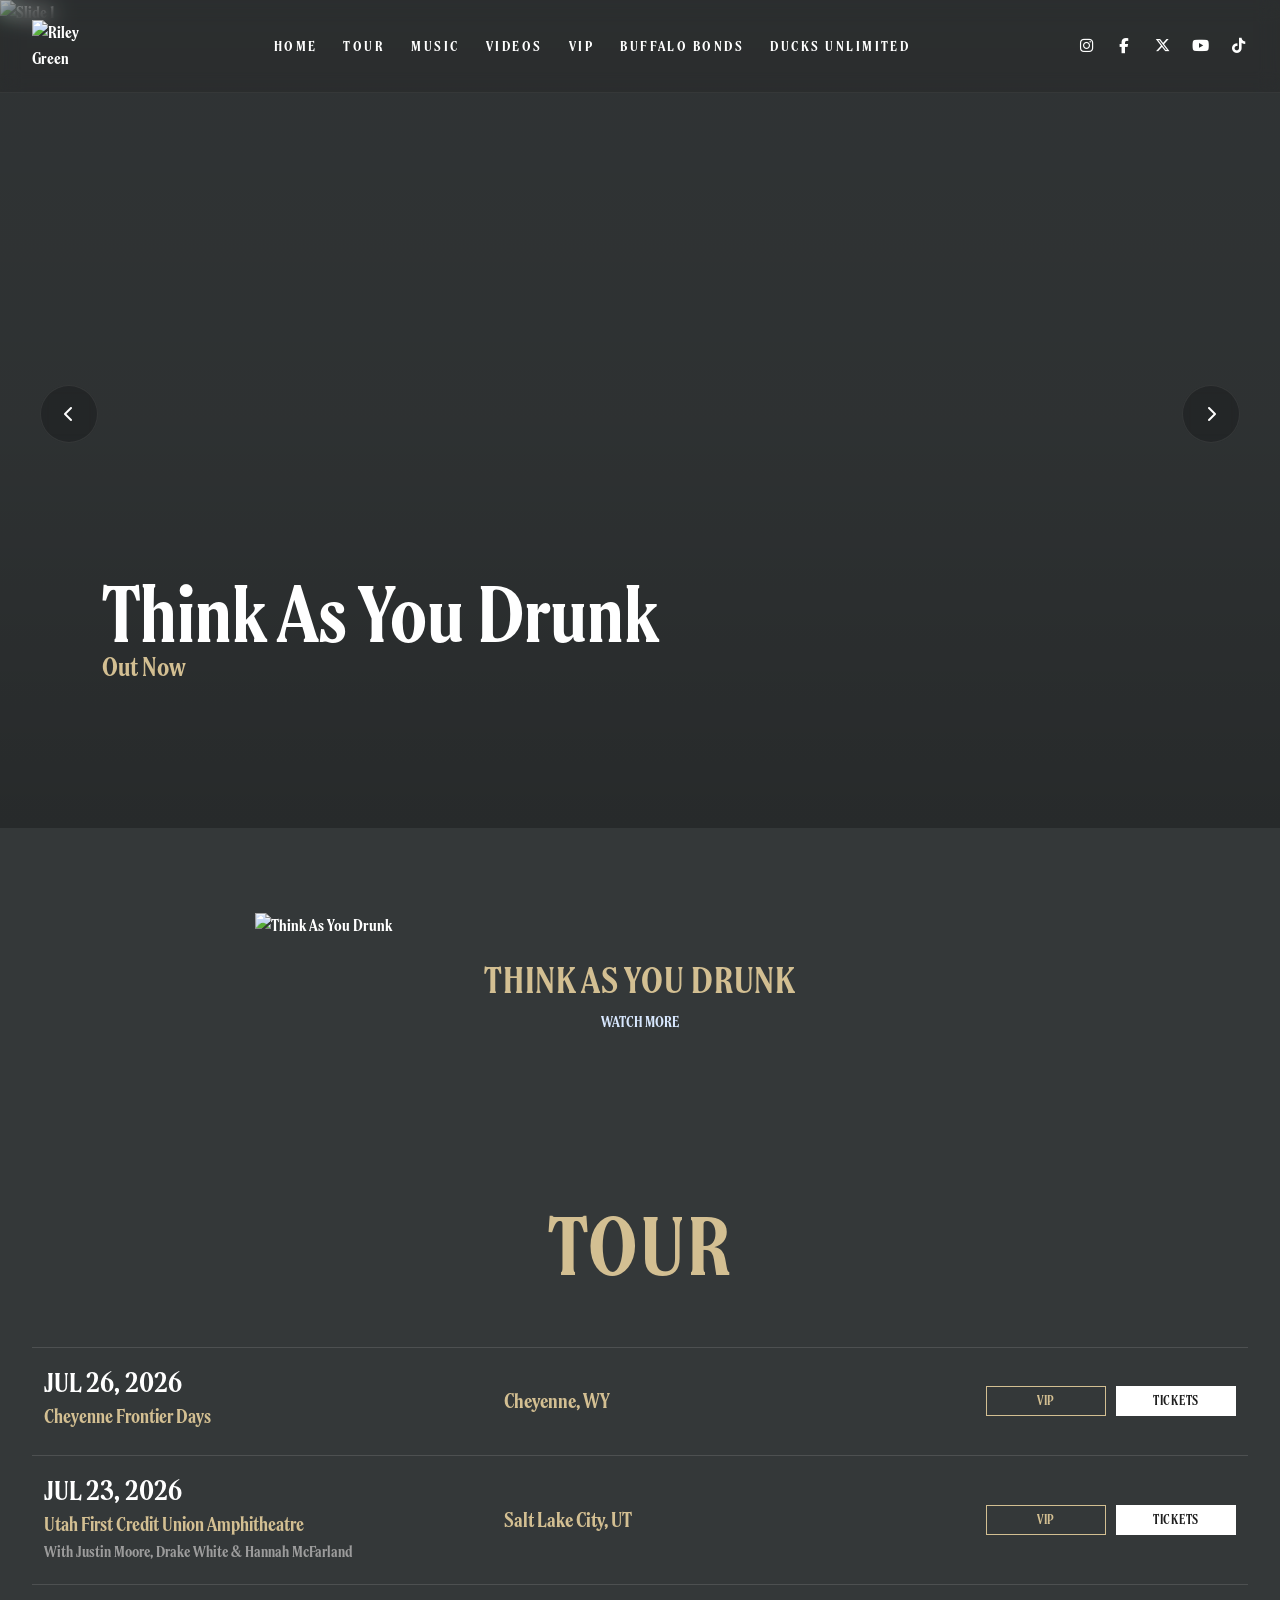
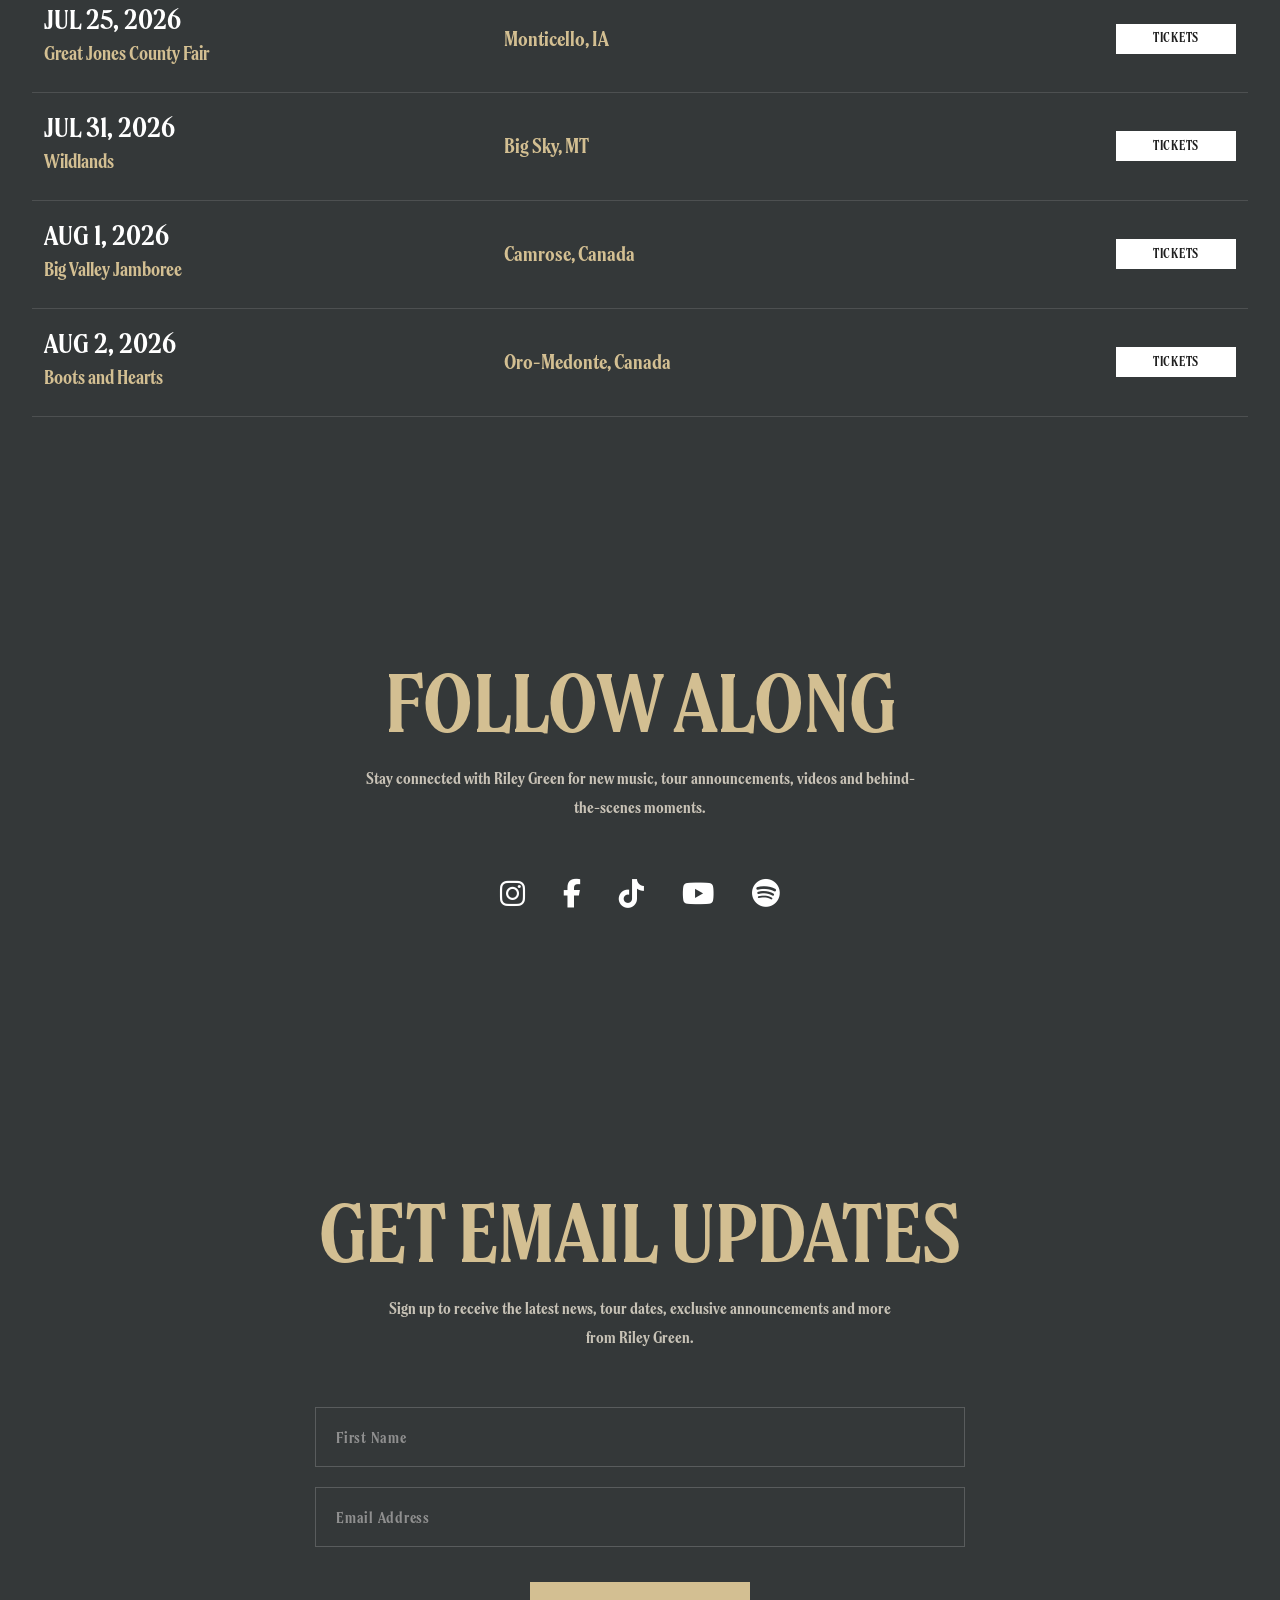
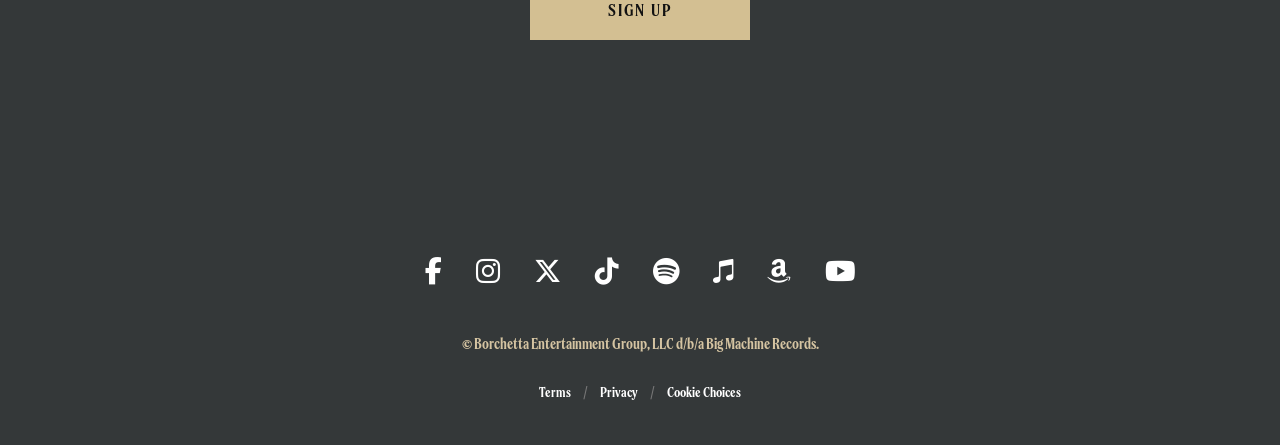
==== index.html @ df6ba9d6 "initial riley green website" ====
<!DOCTYPE html>
<html lang="en">

<head>
    <!-- Meta -->
    <meta charset="UTF-8">
    <meta name="viewport" content="width=device-width, initial-scale=1.0">

    <!-- SEO -->
    <title>Riley Green | Official Website</title>
    <meta name="description"
        content="Official website of Riley Green. Tour dates, music, videos, VIP experiences, merchandise, and more.">
    <meta name="keywords" content="Riley Green, Country Music, Tour, Music, Official Website">
    <meta name="author" content="Riley Green">

    <!-- Canonical -->
    <link rel="canonical" href="https://your-domain.com/">

    <!-- Favicon -->
    <link rel="icon" href="favicon.ico">

    <!-- Google Fonts -->


    <!-- Font Awesome -->
    <link rel="stylesheet" href="https://cdnjs.cloudflare.com/ajax/libs/font-awesome/6.7.2/css/all.min.css">

    <!-- CSS -->
    <link rel="stylesheet" href="assets/css/variables.css">
    <link rel="stylesheet" href="assets/css/style.css">
    <link rel="stylesheet" href="assets/css/navbar.css">
    <link rel="stylesheet" href="assets/css/hero.css">
    <link rel="stylesheet" href="assets/css/sections.css">
    <link rel="stylesheet" href="assets/css/footer.css">
    <link rel="stylesheet" href="assets/css/responsive.css">
</head>

<body>
    <!-- HEADER -->
    <header id="header">
        <div class="container">

            <nav class="navbar">

                <!-- Logo -->
                <a href="index.html" class="logo">

                    <img src="https://www.rileygreenmusic.com/_next/image?url=%2Fbranding%2FRileyGreen_LogoTexted_NameStacked.png&w=828&q=75&dpl=dpl_AHq1jGqaFQyma3eSKSekfVTzL3tN"
                        alt="Riley Green">

                </a>

                <!-- Desktop Navigation -->
                <ul class="desktop-nav">

                    <li><a href="index.html">HOME</a></li>

                    <li><a href="tour.html">TOUR</a></li>

                    <li><a href="music.html">MUSIC</a></li>

                    <li><a href="videos.html">VIDEOS</a></li>

                    <li><a href="vip.html">VIP</a></li>

                    <li><a href="buffalo-bonds.html">BUFFALO BONDS</a></li>

                    <li><a href="ducks-club.html">DUCKS UNLIMITED</a></li>

                </ul>

                <!-- Right Side -->
                <div class="nav-right">

                    <div class="nav-social">

                        <a href="#"><i class="fa-brands fa-instagram"></i></a>

                        <a href="#"><i class="fa-brands fa-facebook-f"></i></a>

                        <a href="#"><i class="fa-brands fa-x-twitter"></i></a>

                        <a href="#"><i class="fa-brands fa-youtube"></i></a>

                        <a href="#"><i class="fa-brands fa-tiktok"></i></a>

                    </div>

                    <button class="menu-toggle" aria-label="Open Menu">

                        <i class="fa-solid fa-bars"></i>

                    </button>

                </div>

            </nav>

        </div>
    </header>

    <!-- MOBILE OVERLAY -->
    <div class="mobile-overlay"></div>

    <!-- MOBILE MENU -->
    <aside class="mobile-menu">
        <!-- Close -->
        <button class="close-menu" aria-label="Close Menu">

            <i class="fa-solid fa-xmark"></i>

        </button>

        <!-- Main Navigation -->

        <ul class="mobile-main-nav">

            <li><a href="index.html">HOME</a></li>

            <li><a href="tour.html">TOUR</a></li>

            <li><a href="music.html">MUSIC</a></li>

            <li><a href="videos.html">VIDEOS</a></li>

            <li><a href="about.html">ABOUT</a></li>

            <li><a href="#">SIGN UP</a></li>

            <li class="has-dropdown">

                <a href="#">

                    STORE

                    <i class="fa-solid fa-chevron-down"></i>

                </a>

            </li>

        </ul>

        <!-- Secondary Links -->

        <ul class="mobile-secondary-nav">

            <li><a href="vip.html">FAN CLUB</a></li>

            <li><a href="vip.html">VIP</a></li>

            <li><a href="buffalo-bonds.html">BUFFALO BONDS</a></li>

            <li><a href="ducks-club.html">DUCK CLUB</a></li>

        </ul>

        <!-- Social -->

        <div class="mobile-social">

            <a href="#"><i class="fa-brands fa-facebook-f"></i></a>

            <a href="#"><i class="fa-brands fa-instagram"></i></a>

            <a href="#"><i class="fa-brands fa-x-twitter"></i></a>

            <a href="#"><i class="fa-brands fa-tiktok"></i></a>

            <a href="#"><i class="fa-brands fa-spotify"></i></a>

            <a href="#"><i class="fa-solid fa-music"></i></a>

            <a href="#"><i class="fa-brands fa-amazon"></i></a>

            <a href="#"><i class="fa-brands fa-youtube"></i></a>

        </div>
    </aside>

    <main>
        <!-- HERO SECTION -->
        <section id="hero">
            <div class="hero-slider">

                <!-- Previous Button -->
                <button class="hero-btn prev">
                    <i class="fa-solid fa-chevron-left"></i>
                </button>

                <!-- Slides -->
                <div class="hero-track">

                    <!-- Slide 1 -->
                    <div class="hero-slide active">

                        <img src="https://www.rileygreenmusic.com/_next/image?url=%2Fbanners%2FRileyGreen_ThinkAsYouDrunk_DesktopHero.jpg&w=1920&q=75&dpl=dpl_AHq1jGqaFQyma3eSKSekfVTzL3tN"
                            alt="Slide 1">

                        <div class="hero-content">

                            <h1>Think As You Drunk</h1>

                            <p>Out Now</p>

                        </div>

                    </div>

                    <!-- Slide 2 -->
                    <div class="hero-slide">

                        <img src="https://www.rileygreenmusic.com/_next/image?url=%2Fimages%2Fheros%2FRileyGreen_MyWay_DesktopHero.jpg&w=1920&q=75&dpl=dpl_AHq1jGqaFQyma3eSKSekfVTzL3tN"
                            alt="Slide 2">

                        <div class="hero-content">

                            <h1>My Way</h1>

                            <p>Out Now</p>

                        </div>

                    </div>

                    <!-- Slide 3 -->
                    <div class="hero-slide">

                        <img src="https://www.rileygreenmusic.com/_next/image?url=%2Fimages%2Fheros%2FRileyGreen_CowboyAsItGetsTour_DesktopHero.jpg&w=1920&q=75&dpl=dpl_AHq1jGqaFQyma3eSKSekfVTzL3tN"
                            alt="Slide 3">

                        <div class="hero-content">

                            <!-- <h1>Slide Three</h1>

                            <p>Subtitle</p> -->

                        </div>

                    </div>

                    <!-- Slide 4 -->
                    <div class="hero-slide">

                        <img src="https://www.rileygreenmusic.com/_next/image?url=%2Fbanners%2FRileyGreen_PreOrder_DesktopBanner.jpg&w=1920&q=75&dpl=dpl_AHq1jGqaFQyma3eSKSekfVTzL3tN"
                            alt="Slide 4">

                        <div class="hero-content">

                            <!-- <h1>Slide Four</h1>

                            <p>Subtitle</p> -->

                        </div>

                    </div>

                </div>

                <!-- Next Button -->
                <button class="hero-btn next">
                    <i class="fa-solid fa-chevron-right"></i>
                </button>

            </div>
        </section>

        <!--  FEATURED VIDEO -->
        <section id="featured-video">
            <div class="container">

                <div class="video-thumbnail" id="openVideo"
                    data-video="https://www.youtube.com/embed/5SCJM6aYsK0?autoplay=1">

                    <img src="https://www.rileygreenmusic.com/_next/image?url=https%3A%2F%2Fi.ytimg.com%2Fvi%2F5SCJM6aYsK0%2Fmaxresdefault.jpg&w=1080&q=75"
                        alt="Think As You Drunk">

                </div>

                <div class="video-content">

                    <h2>THINK AS YOU DRUNK</h2>

                    <button id="watchVideo" data-video="https://www.youtube.com/embed/5SCJM6aYsK0?autoplay=1">

                        WATCH MORE

                    </button>

                </div>

            </div>
        </section>

        <!-- VIDEO MODAL -->
        <div class="video-modal" id="videoModal">
            <div class="video-overlay"></div>

            <div class="video-wrapper">

                <button class="close-video" id="closeVideo">

                    <i class="fa-solid fa-xmark"></i>

                </button>

                <iframe id="youtubePlayer" src="" title="Riley Green - Think As You Drunk (Official Video)"
                    frameborder="0"
                    allow="accelerometer; autoplay; clipboard-write; encrypted-media; gyroscope; picture-in-picture; web-share"
                    referrerpolicy="strict-origin-when-cross-origin" allowfullscreen>

                </iframe>

            </div>
        </div>

        <!-- TOUR-->
        <section id="tour">
            <div class="container">

                <div class="section-title">

                    <h2>TOUR</h2>

                </div>

                <!-- Tour Card -->
                <div class="tour-card">

                    <!-- Left -->
                    <div class="tour-date">

                        <h3>JUL 26, 2026</h3>

                        <p>Cheyenne Frontier Days</p>

                    </div>

                    <!-- Middle -->
                    <div class="tour-location">

                        <h3>Cheyenne, WY</h3>

                    </div>

                    <!-- Right -->
                    <div class="tour-actions">

                        <a href="#" class="tour-btn vip-btn" data-event="Cheyenne Frontier Days"
                            data-date="July 26, 2026" data-location="Cheyenne, WY">

                            VIP

                        </a>

                        <a href="#" class="tour-btn ticket-btn" data-event="Cheyenne Frontier Days"
                            data-date="July 26, 2026" data-location="Cheyenne, WY">

                            TICKETS

                        </a>

                    </div>

                </div>

                <div class="tour-card">

                    <div class="tour-date">

                        <h3>JUL 23, 2026</h3>

                        <p>Utah First Credit Union Amphitheatre</p>

                        <small>With Justin Moore, Drake White &amp; Hannah McFarland</small>

                    </div>

                    <div class="tour-location">

                        <h3>Salt Lake City, UT</h3>

                    </div>

                    <div class="tour-actions">

                        <a href="#" class="tour-btn vip-btn" data-event="Utah First Credit Union Amphitheatre"
                            data-date="July 23, 2026" data-location="Salt Lake City, UT">

                            VIP

                        </a>

                        <a href="#" class="tour-btn ticket-btn" data-event="Utah First Credit Union Amphitheatre"
                            data-date="July 23, 2026" data-location="Salt Lake City, UT">

                            TICKETS

                        </a>

                    </div>

                </div>



                <div class="tour-card">

                    <div class="tour-date">

                        <h3>JUL 25, 2026</h3>

                        <p>Great Jones County Fair</p>

                        <small></small>

                    </div>

                    <div class="tour-location">

                        <h3>Monticello, IA</h3>

                    </div>

                    <div class="tour-actions">

                        <a href="#" class="tour-btn ticket-btn" data-event="Great Jones County Fair"
                            data-date="July 25, 2026" data-location="Monticello, IA">

                            TICKETS

                        </a>

                    </div>

                </div>



                <div class="tour-card">

                    <div class="tour-date">

                        <h3>JUL 31, 2026</h3>

                        <p>Wildlands</p>

                        <small></small>

                    </div>

                    <div class="tour-location">

                        <h3>Big Sky, MT</h3>

                    </div>

                    <div class="tour-actions">

                        <a href="#" class="tour-btn ticket-btn" data-event="Wildlands" data-date="July 31, 2026"
                            data-location="Big Sky, MT">

                            TICKETS

                        </a>

                    </div>

                </div>



                <div class="tour-card">

                    <div class="tour-date">

                        <h3>AUG 1, 2026</h3>

                        <p>Big Valley Jamboree</p>

                        <small></small>

                    </div>

                    <div class="tour-location">

                        <h3>Camrose, Canada</h3>

                    </div>

                    <div class="tour-actions">

                        <a href="#" class="tour-btn ticket-btn" data-event="Big Valley Jamboree"
                            data-date="August 1, 2026" data-location="Camrose, Canada">

                            TICKETS

                        </a>

                    </div>

                </div>



                <div class="tour-card">

                    <div class="tour-date">

                        <h3>AUG 2, 2026</h3>

                        <p>Boots and Hearts</p>

                        <small></small>

                    </div>

                    <div class="tour-location">

                        <h3>Oro-Medonte, Canada</h3>

                    </div>

                    <div class="tour-actions">

                        <a href="#" class="tour-btn ticket-btn" data-event="Boots and Hearts" data-date="August 2, 2026"
                            data-location="Oro-Medonte, Canada">

                            TICKETS

                        </a>

                    </div>

                </div>

            </div>
        </section>

        <!-- FOLLOW ALONG -->
        <section id="follow-along">
            <div class="container">

                <div class="follow-content">

                    <h2>FOLLOW ALONG</h2>

                    <p>
                        Stay connected with Riley Green for new music,
                        tour announcements, videos and behind-the-scenes moments.
                    </p>

                    <div class="social-icons">

                        <a href="https://www.instagram.com/rileygreenmusic/" target="_blank" aria-label="Instagram">
                            <i class="fa-brands fa-instagram"></i>
                        </a>

                        <a href="https://www.facebook.com/rileygreenmusic/" target="_blank" aria-label="Facebook">
                            <i class="fa-brands fa-facebook-f"></i>
                        </a>

                        <a href="https://www.tiktok.com/@rileygreenmusic" target="_blank" aria-label="TikTok">
                            <i class="fa-brands fa-tiktok"></i>
                        </a>

                        <a href="https://www.youtube.com/@RileyGreenMusic" target="_blank" aria-label="YouTube">
                            <i class="fa-brands fa-youtube"></i>
                        </a>

                        <a href="https://open.spotify.com/artist/5dHt1vcEm9qb8fCyLcB3HL" target="_blank"
                            aria-label="Spotify">
                            <i class="fa-brands fa-spotify"></i>
                        </a>

                    </div>

                </div>

            </div>
        </section>

        <!-- GET EMAIL UPDATES -->
        <section id="newsletter">
            <div class="container">

                <div class="newsletter-content">

                    <h2>GET EMAIL UPDATES</h2>

                    <p>
                        Sign up to receive the latest news, tour dates,
                        exclusive announcements and more from Riley Green.
                    </p>

                    <form class="newsletter-form">

                        <div class="form-group">

                            <input type="text" placeholder="First Name" required>

                        </div>

                        <div class="form-group">

                            <input type="email" placeholder="Email Address" required>

                        </div>

                        <button type="submit">

                            SIGN UP

                        </button>

                    </form>

                </div>

            </div>
        </section>

    </main>

    <!--FOOTER=-->
    <footer id="footer">
        <div class="container">

            <div class="footer-social">

                <a href="#"><i class="fa-brands fa-facebook-f"></i></a>

                <a href="#"><i class="fa-brands fa-instagram"></i></a>

                <a href="#"><i class="fa-brands fa-x-twitter"></i></a>

                <a href="#"><i class="fa-brands fa-tiktok"></i></a>

                <a href="#"><i class="fa-brands fa-spotify"></i></a>

                <a href="#"><i class="fa-brands fa-itunes-note"></i></a>

                <a href="#"><i class="fa-brands fa-amazon"></i></a>

                <a href="#"><i class="fa-brands fa-youtube"></i></a>

            </div>

            <p class="copyright">

                <!-- © 2026 Riley Green. All Rights Reserved. -->

                © Borchetta Entertainment Group, LLC d/b/a Big Machine Records.

            </p>

            <div class="footer-links">

                <a href="#">Terms</a>

                <span>/</span>

                <a href="#">Privacy</a>

                <span>/</span>

                <a href="#">Cookie Choices</a>

            </div>

        </div>
    </footer>



    <!-- JavaScript -->
    <script src="assets/js/navigation.js"></script>
    <script src="assets/js/slider.js"></script>
    <script src="assets/js/mailto.js"></script>
    <script src="assets/js/animations.js"></script>
    <script src="assets/js/app.js"></script>

</body>

</html>
---- assets/css/variables.css ----
/* ==========================================================
   FONT FACE
========================================================== */

@font-face {
    font-family: "Spirits Neutral";
    src: url("../fonts/Spirits-Neutral-Regular.otf") format("opentype");
    font-weight: 400;
    font-style: normal;
    font-display: swap;
}

@font-face {
    font-family: "Spirits Neutral";
    src: url("../fonts/Spirits-Neutral-.otf") format("opentype");
    font-weight: 700;
    font-style: normal;
    font-display: swap;
}


/* ==========================================================
   ROOT VARIABLES
========================================================== */

:root {

    /* ==========================
       Colors
    ========================== */

    --color-bg: #343839;
    --color-bg-alt: #2f3334;
    --color-white: #ffffff;
    --color-black: #000000;

    --color-primary: #d3bf92;
    --color-primary-hover: #c5af7d;

    --color-border: rgba(255,255,255,.10);

    --color-text: #ffffff;
    --color-text-light: rgba(255,255,255,.75);



    /* ==========================
       Typography
    ========================== */

    --font-heading: "Spirits Neutral", serif;
    --font-body: "Spirits Neutral", serif;

    --font-size-xs: .75rem;
    --font-size-sm: .875rem;
    --font-size-base: 1rem;
    --font-size-md: 1.125rem;
    --font-size-lg: 1.5rem;
    --font-size-xl: 2rem;
    --font-size-2xl: 3rem;
    --font-size-3xl: 4rem;



    /* ==========================
       Font Weight
    ========================== */

    --fw-regular: 400;
    --fw-medium: 500;
    --fw-bold: 700;



    /* ==========================
       Layout
    ========================== */

    --container-width: 1400px;
    --section-padding: 90px;
    --navbar-height: 70px;

    --radius-sm: 4px;
    --radius-md: 8px;
    --radius-lg: 16px;



    /* ==========================
       Shadow
    ========================== */

    --shadow-sm: 0 2px 8px rgba(0,0,0,.15);
    --shadow-md: 0 6px 18px rgba(0,0,0,.20);



    /* ==========================
       Transition
    ========================== */

    --transition: .3s ease;



    /* ==========================
       Z-Index
    ========================== */

    --z-navbar: 1000;
    --z-dropdown: 1100;
    --z-modal: 1200;
    --z-loader: 1300;
}
---- assets/css/style.css ----
/* ==========================================================
   RESET
========================================================== */

*,
*::before,
*::after{
    margin: 0;
    padding: 0;
    box-sizing: border-box;
}


/* ==========================================================
   HTML
========================================================== */

html{
    scroll-behavior: smooth;
}


/* ==========================================================
   BODY
========================================================== */

body{
    font-family: var(--font-body);
    font-size: var(--font-size-base);
    font-weight: var(--fw-regular);
    line-height: 1.6;
    color: var(--color-text);
    background: var(--color-bg);
    overflow-x: hidden;
    -webkit-font-smoothing: antialiased;
    -moz-osx-font-smoothing: grayscale;
}


/* ==========================================================
   TYPOGRAPHY
========================================================== */

h1,
h2,
h3,
h4,
h5,
h6{
    font-family: var(--font-heading);
    font-weight: var(--fw-bold);
    line-height: 1.1;
    color: var(--color-white);
}

p{
    margin-bottom: 1rem;
}

span{
    display: inline-block;
}


/* ==========================================================
   LINKS
========================================================== */

a{
    text-decoration: none;
    color: inherit;
    transition: var(--transition);
}

a:hover{
    color: var(--color-primary);
}


/* ==========================================================
   LISTS
========================================================== */

ul,
ol{
    list-style: none;
}


/* ==========================================================
   IMAGES
========================================================== */

img{
    display: block;
    max-width: 100%;
    height: auto;
}


/* ==========================================================
   BUTTONS
========================================================== */

button{
    border: none;
    outline: none;
    background: none;
    cursor: pointer;
    font: inherit;
}

input,
textarea,
select{
    border: none;
    outline: none;
    font: inherit;
}


/* ==========================================================
   TABLE
========================================================== */

table{
    width: 100%;
    border-collapse: collapse;
}


/* ==========================================================
   CONTAINER
========================================================== */

.container{
    width: min(95%, var(--container-width));
    margin-inline: auto;
}


/* ==========================================================
   SECTIONS
========================================================== */

section{
    width: 100%;
}


/* ==========================================================
   UTILITIES
========================================================== */

.text-center{
    text-align: center;
}

.d-flex{
    display: flex;
}

.align-center{
    align-items: center;
}

.justify-between{
    justify-content: space-between;
}

.justify-center{
    justify-content: center;
}

.w-100{
    width: 100%;
}

.hidden{
    display: none;
}
---- assets/css/navbar.css ----
/*==========================================================
    HEADER
==========================================================*/

#header{

    position: fixed;

    top: 0;

    left: 0;

    width: 100%;

    z-index: 1000;

    background: rgba(8,8,8,.12);

    backdrop-filter: blur(10px);

    -webkit-backdrop-filter: blur(10px);

    border-bottom: 1px solid rgba(255,255,255,.05);

    transition:
        background .35s ease,
        backdrop-filter .35s ease,
        border-color .35s ease;

}

#header.scrolled{

    background: rgba(10,10,10,.72);

    backdrop-filter: blur(18px);

    -webkit-backdrop-filter: blur(18px);

    border-bottom-color: rgba(255,255,255,.08);

}

/*==========================================================
    NAVBAR
==========================================================*/

.navbar{

    height:92px;

    display:flex;

    align-items:center;

    justify-content:space-between;

    gap:40px;

}

/*==========================================================
    LOGO
==========================================================*/

.logo{

    flex-shrink:0;

}

.logo img{

    display:block;

    width:76px;

    height:auto;

    transition:.3s ease;

}

.logo:hover img{

    transform:scale(1.03);

}

/*==========================================================
    DESKTOP NAVIGATION
==========================================================*/

.desktop-nav{

    display:flex;

    align-items:center;

    justify-content:center;

    flex:1;

    gap:34px;

    margin:0;

    padding:0;

    list-style:none;

}

.desktop-nav li{

    position:relative;

}

.desktop-nav a{

    position:relative;

    color:#fff;

    font-size:.86rem;

    font-weight:700;

    letter-spacing:.18em;

    text-transform:uppercase;

    transition:.25s ease;

    white-space:nowrap;

}

/* underline animation */

.desktop-nav a::after{

    content:"";

    position:absolute;

    left:0;

    bottom:-8px;

    width:0;

    height:1px;

    background:var(--color-primary);

    transition:.25s ease;

}

.desktop-nav a:hover{

    color:var(--color-primary);

}

.desktop-nav a:hover::after{

    width:100%;

}

/*==========================================================
    RIGHT SIDE
==========================================================*/

.nav-right{

    display:flex;

    align-items:center;

    gap:28px;

    flex-shrink:0;

}

/*==========================================================
    SOCIAL
==========================================================*/

.nav-social{

    display:flex;

    align-items:center;

    gap:18px;

}

.nav-social a{

    display:flex;

    justify-content:center;

    align-items:center;

    width:20px;

    height:20px;

    color:#fff;

    font-size:.95rem;

    transition:.25s ease;

}

.nav-social a:hover{

    color:var(--color-primary);

    transform:translateY(-2px);

}

/*==========================================================
    MENU BUTTON
==========================================================*/

.menu-toggle{

    display:none;

    width:48px;

    height:48px;

    border:none;

    background:none;

    color:#fff;

    font-size:1.4rem;

    cursor:pointer;

    transition:.25s ease;

}

.menu-toggle:hover{

    color:var(--color-primary);

}

/*==========================================================
    DESKTOP RESPONSIVE
==========================================================*/

@media(max-width:1280px){

    .desktop-nav{

        gap:26px;

    }

}

@media(max-width:1180px){

    .desktop-nav{

        gap:20px;

    }

    .desktop-nav a{

        font-size:.8rem;

        letter-spacing:.14em;

    }

}

@media(max-width:1100px){

    .desktop-nav{

        display:none;

    }

    .nav-social{

        display:none;

    }

    .menu-toggle{

        display:flex;

        justify-content:center;

        align-items:center;

    }

    .navbar{

        height:88px;

    }

    .logo img{

        width:70px;

    }

}

/*==========================================================
    MOBILE OVERLAY
==========================================================*/

.mobile-overlay{

    position:fixed;

    inset:0;

    background:rgba(0,0,0,.45);

    backdrop-filter:blur(4px);

    -webkit-backdrop-filter:blur(4px);

    opacity:0;

    visibility:hidden;

    transition:.35s ease;

    z-index:1998;

}

.mobile-overlay.active{

    opacity:1;

    visibility:visible;

}

/*==========================================================
    MOBILE MENU
==========================================================*/

.mobile-menu{

    position:fixed;

    top:0;

    right:-100%;

    width:min(62vw,520px);

    height:100vh;

    background:rgba(12,12,12,.96);

    backdrop-filter:blur(18px);

    -webkit-backdrop-filter:blur(18px);

    padding:120px 55px 45px;

    display:flex;

    flex-direction:column;

    transition:right .45s cubic-bezier(.22,.61,.36,1);

    z-index:2000;

    overflow-y:auto;

}

.mobile-menu.active{

    right:0;

}

/*==========================================================
    CLOSE BUTTON
==========================================================*/

.close-menu{

    position:absolute;

    top:32px;

    right:32px;

    width:48px;

    height:48px;

    display:flex;

    justify-content:center;

    align-items:center;

    background:none;

    border:none;

    color:#fff;

    font-size:2rem;

    cursor:pointer;

    transition:.25s;

}

.close-menu:hover{

    color:var(--color-primary);

    transform:rotate(90deg);

}

/*==========================================================
    MAIN NAVIGATION
==========================================================*/

.mobile-main-nav{

    list-style:none;

    margin:0;

    padding:0;

}

.mobile-main-nav li{

    margin-bottom:22px;

}

.mobile-main-nav a{

    display:flex;

    justify-content:space-between;

    align-items:center;

    color:#fff;

    font-family:var(--font-heading);

    font-size:2.9rem;

    line-height:1;

    transition:.25s;

}

.mobile-main-nav a:hover{

    color:var(--color-primary);

    transform:translateX(10px);

}

/*==========================================================
    SECONDARY LINKS
==========================================================*/

.mobile-secondary-nav{

    margin-top:70px;

    padding:0;

    list-style:none;

}

.mobile-secondary-nav li{

    margin-bottom:16px;

}

.mobile-secondary-nav a{

    color:#fff;

    font-size:1.1rem;

    letter-spacing:.08em;

    transition:.25s;

}

.mobile-secondary-nav a:hover{

    color:var(--color-primary);

}

/*==========================================================
    SOCIAL
==========================================================*/

.mobile-social{

    margin-top:auto;

    padding-top:50px;

    display:flex;

    flex-wrap:wrap;

    gap:22px;

}

.mobile-social a{

    color:#fff;

    font-size:1.2rem;

    transition:.25s;

}

.mobile-social a:hover{

    color:var(--color-primary);

    transform:translateY(-3px);

}
---- assets/css/hero.css ----
/* ==========================================================
   HERO
========================================================== */

#hero{
    position: relative;
    width: 100%;
}

.hero-slider{
    position: relative;
    width: 100%;
    height: 92vh;
    min-height: 760px;
    max-height: 920px;
    overflow: hidden;
}

/* ==========================================================
   TRACK
========================================================== */

.hero-track{
    position: relative;
    width: 100%;
    height: 100%;
}

/* ==========================================================
   SLIDES
========================================================== */

.hero-slide{
    position: absolute;
    inset: 0;
    opacity: 0;
    visibility: hidden;
    transition: opacity .8s ease, visibility .8s ease;
}

.hero-slide.active{
    opacity: 1;
    visibility: visible;
    z-index: 2;
}

.hero-slide img{
    width: 100%;
    height: 100%;
    display: block;
    object-fit: cover;
    object-position: center center;
    user-select: none;
    pointer-events: none;
}

/* ==========================================================
   OVERLAY
========================================================== */

.hero-slide::before{
    content: "";
    position: absolute;
    inset: 0;
    background: linear-gradient(
        to bottom,
        rgba(0,0,0,.08),
        rgba(0,0,0,.12),
        rgba(0,0,0,.25)
    );
    z-index: 1;
}

/* ==========================================================
   CONTENT
========================================================== */

.hero-content{
    position: absolute;
    left: 8%;
    bottom: 16%;
    z-index: 10;
    max-width: 650px;
    color: #fff;
}

.hero-content h1{
    font-family: var(--font-heading);
    font-size: clamp(3.5rem, 6vw, 5.8rem);
    line-height: .9;
    font-weight: 400;
    color: #fff;
    margin-bottom: .35rem;
}

.hero-content p{
    font-family: var(--font-heading);
    font-size: clamp(1.6rem, 2vw, 2.4rem);
    color: var(--color-primary);
    line-height: 1;
}

/* ==========================================================
   BUTTONS
========================================================== */

.hero-btn{
    position: absolute;
    top: 50%;
    transform: translateY(-50%);
    width: 58px;
    height: 58px;
    border: 1px solid rgba(255,255,255,.08);
    border-radius: 50%;
    background: rgba(0,0,0,.22);
    backdrop-filter: blur(4px);
    color: #fff;
    display: flex;
    justify-content: center;
    align-items: center;
    cursor: pointer;
    z-index: 20;
    transition: .25s ease;
}

.hero-btn:hover{
    background: rgba(0,0,0,.45);
    transform: translateY(-50%) scale(1.05);
}

.hero-btn i{
    font-size: 1rem;
}

.prev{
    left: 40px;
}

.next{
    right: 40px;
}

/* ==========================================================
   RESPONSIVE
========================================================== */

@media (max-width: 1200px){

    .hero-content{
        left: 7%;
    }

}

@media (max-width: 992px){

    .hero-slider{
        height: 80vh;
        min-height: 650px;
    }

    .hero-content{
        left: 6%;
        bottom: 13%;
        max-width: 500px;
    }

    .hero-btn{
        width: 52px;
        height: 52px;
    }

    .prev{
        left: 25px;
    }

    .next{
        right: 25px;
    }

}

@media (max-width: 768px){

    .hero-slider{
        height: 75vh;
        min-height: 560px;
    }

    .hero-content{
        left: 6%;
        right: 6%;
        bottom: 12%;
        max-width: 100%;
    }

    .hero-content h1{
        font-size: clamp(2.5rem, 8vw, 4rem);
    }

    .hero-content p{
        font-size: 1.5rem;
    }

    .hero-btn{
        width: 46px;
        height: 46px;
    }

    .hero-btn i{
        font-size: .9rem;
    }

    .prev{
        left: 15px;
    }

    .next{
        right: 15px;
    }

}

@media (max-width: 480px){

    .hero-slider{
        min-height: 500px;
    }

    .hero-content{
        bottom: 10%;
    }

}
---- assets/css/sections.css ----
/* ==========================================================
   FEATURED VIDEO
========================================================== */

#featured-video{

    background: var(--color-bg);

    padding: 85px 0;

}

.video-thumbnail{

    max-width: 770px;

    margin: 0 auto;

    cursor: pointer;

}

.video-thumbnail img{

    width: 100%;

    display: block;

    transition: .35s ease;

}

.video-thumbnail:hover img{

    opacity: .92;

}

.video-content{

    text-align: center;

    margin-top: 22px;

}

.video-content h2{

    color: var(--color-primary);

    font-family: var(--font-heading);

    font-size: 2.2rem;

    margin-bottom: 10px;

    letter-spacing: .02em;

}

.video-content button{

    background: none;

    border: none;

    color: #d8e8ff;

    font-family: var(--font-heading);

    font-size: .9rem;

    cursor: pointer;

    transition: var(--transition);

}

.video-content button:hover{

    color: var(--color-primary);

}

/* ==========================================================
   VIDEO MODAL
========================================================== */

.video-modal{

    position:fixed;

    inset:0;

    background:#343839;

    display:flex;

    justify-content:flex-start;

    align-items:center;

    flex-direction:column;

    padding:80px 0 40px;

    opacity:0;

    visibility:hidden;

    transition:.3s ease;

    z-index:99999;

    overflow-y:auto;

}

.video-modal.active{

    opacity:1;

    visibility:visible;

}

.video-wrapper{

    position:relative;

    width:1140px;

    max-width:92%;

    aspect-ratio:16/9;

}

.video-wrapper iframe{

    width:100%;

    height:100%;

    border:none;

}

/* ==========================================================
   CLOSE
========================================================== */

.close-video{

    position:fixed;

    right:28px;

    top:18px;

    width:40px;

    height:40px;

    background:none;

    color:#fff;

    font-size:2rem;

    cursor:pointer;

    z-index:100000;

}

/* ==========================================================
   OVERLAY
========================================================== */

.video-overlay{

    display:none;

}






/* ==========================================================
   TOUR
========================================================== */

#tour {
    width: 100%;
    padding: 90px 0 110px;
    background: var(--color-bg);
}

/* ==========================================================
   TITLE
========================================================== */

.section-title {
    text-align: center;
    margin-bottom: 65px;
}

.section-title h2 {
    font-family: var(--font-heading);
    font-size: 5rem;
    font-weight: 400;
    color: var(--color-primary);
    line-height: .9;
    letter-spacing: .02em;
}

/* ==========================================================
   TOUR CARD
========================================================== */

.tour-card {

    display: flex;
    align-items: center;
    justify-content: space-between;

    gap: 40px;

    padding: 22px 12px;

    border-top: 1px solid rgba(255,255,255,.12);

}

.tour-card:last-child{

    border-bottom:1px solid rgba(255,255,255,.12);

}

/* ==========================================================
   LEFT SIDE
========================================================== */

.tour-date{

    width:420px;

    flex-shrink:0;

}

.tour-date h3{

    font-family:var(--font-heading);

    font-size:1.65rem;

    color:#fff;

    margin-bottom:8px;

    line-height:1;

}

.tour-date p{

    font-size:1.18rem;

    color:var(--color-primary);

    margin-bottom:4px;

    line-height:1.3;

}

.tour-date small{

    display:block;

    font-size:.95rem;

    color:#9c9c9c;

    line-height:1.4;

}

/* ==========================================================
   CENTER
========================================================== */

.tour-location{

    flex:1;

}

.tour-location h3{

    font-family:var(--font-heading);

    font-size:1.25rem;

    font-weight:400;

    color:var(--color-primary);

}


/* ==========================================================
   TOUR BUTTONS
========================================================== */

.tour-actions{

    display:flex;

    align-items:center;

    gap:10px;

}

.tour-btn{

    display:flex;

    align-items:center;

    justify-content:center;

    width:120px;

    height:30px;

    text-decoration:none;

    text-transform:uppercase;

    font-family:var(--font-heading);

    font-size:.78rem;

    line-height:1;

    letter-spacing:.06em;

    cursor:pointer;

    user-select:none;

    transition:
        background-color .12s linear,
        color .12s linear,
        border-color .12s linear;

}

/* ==========================
   VIP
========================== */

.vip-btn{

    background:transparent;

    color:var(--color-primary);

    border:1px solid var(--color-primary);

}

.vip-btn:hover{

    background:var(--color-primary);

    color:#2d3132;

    border-color:var(--color-primary);

}

/* ==========================
   TICKETS
========================== */

.ticket-btn{

    background:#ffffff;

    color:#1f1f1f;

    border:1px solid #ffffff;

}

.ticket-btn:hover{

    background:var(--color-primary);

    border-color:var(--color-primary);

    color:#2d3132;

}

/* ==========================
   ACTIVE / CLICK
========================== */

.tour-btn:active{

    transform:translateY(1px);

}


/* ==========================================================
   RESPONSIVE
========================================================== */

@media(max-width:991px){

    .tour-card{

        flex-direction:column;

        align-items:flex-start;

        gap:18px;

    }

    .tour-date{

        width:100%;

    }

    .tour-location{

        width:100%;

    }

    .tour-actions{

        width:100%;

    }

}


/*==========================================================
  FOLLOW ALONG
==========================================================*/

#follow-along{

    padding:140px 0;

    background:var(--color-bg);

}

.follow-content{

    max-width:720px;

    margin:auto;

    text-align:center;

}

.follow-content h2{

    font-family:var(--font-heading);

    font-size:5rem;

    font-weight:400;

    color:var(--color-primary);

    line-height:.9;

    margin-bottom:25px;

}

.follow-content p{

    max-width:560px;

    margin:0 auto 50px;

    color:#c8c2b6;

    line-height:1.8;

    font-size:1rem;

}

.social-icons{

    display:flex;

    justify-content:center;

    align-items:center;

    gap:38px;

}

.social-icons a{

    color:#ffffff;

    font-size:1.8rem;

    transition:all .25s ease;

}

.social-icons a:hover{

    color:var(--color-primary);

    transform:translateY(-4px);

}

/*==========================================================
  RESPONSIVE
==========================================================*/

@media(max-width:768px){

    #follow-along{

        padding:100px 0;

    }

    .follow-content h2{

        font-size:3.5rem;

    }

    .social-icons{

        gap:24px;

    }

    .social-icons a{

        font-size:1.5rem;

    }

}


/*==========================================================
  NEWSLETTER
==========================================================*/

#newsletter{

    padding:140px 0;

    background:var(--color-bg);

}

.newsletter-content{

    max-width:650px;

    margin:auto;

    text-align:center;

}

.newsletter-content h2{

    font-family:var(--font-heading);

    font-size:5rem;

    font-weight:400;

    color:var(--color-primary);

    line-height:.9;

    margin-bottom:25px;

}

.newsletter-content p{

    max-width:520px;

    margin:0 auto 55px;

    color:#c7c2b6;

    line-height:1.8;

    font-size:1rem;

}

.newsletter-form{

    display:flex;

    flex-direction:column;

    gap:20px;

}

.form-group{

    width:100%;

}

.form-group input{

    width:100%;

    height:60px;

    padding:0 20px;

    background:transparent;

    border:1px solid rgba(255,255,255,.18);

    color:#fff;

    font-size:.95rem;

    transition:.3s;

}

.form-group input::placeholder{

    color:#8f8f8f;

    letter-spacing:.05em;

}

.form-group input:focus{

    outline:none;

    border-color:var(--color-primary);

}

.newsletter-form button{

    width:220px;

    height:58px;

    margin:15px auto 0;

    border:none;

    background:var(--color-primary);

    color:#111;

    font-weight:700;

    letter-spacing:.12em;

    text-transform:uppercase;

    cursor:pointer;

    transition:.3s;

}

.newsletter-form button:hover{

    background:#ffffff;

}
---- assets/css/footer.css ----
/*==========================================================
    FOOTER
==========================================================*/

#footer{

    padding:70px 0 40px;

    background:var(--color-bg);

}

.footer-social{

    display:flex;

    justify-content:center;

    align-items:center;

    flex-wrap:wrap;

    gap:34px;

    margin-bottom:38px;

}

.footer-social a{

    color:#ffffff;

    font-size:1.7rem;

    transition:.25s;

}

.footer-social a:hover{

    color:var(--color-primary);

}

.copyright{

    text-align:center;

    color:#d5c4a2;

    font-size:.9rem;

    margin-bottom:25px;

}

.footer-links{

    display:flex;

    justify-content:center;

    align-items:center;

    gap:12px;

    flex-wrap:wrap;

}

.footer-links a{

    color:#ffffff;

    font-size:.82rem;

}

.footer-links span{

    color:#777;

}
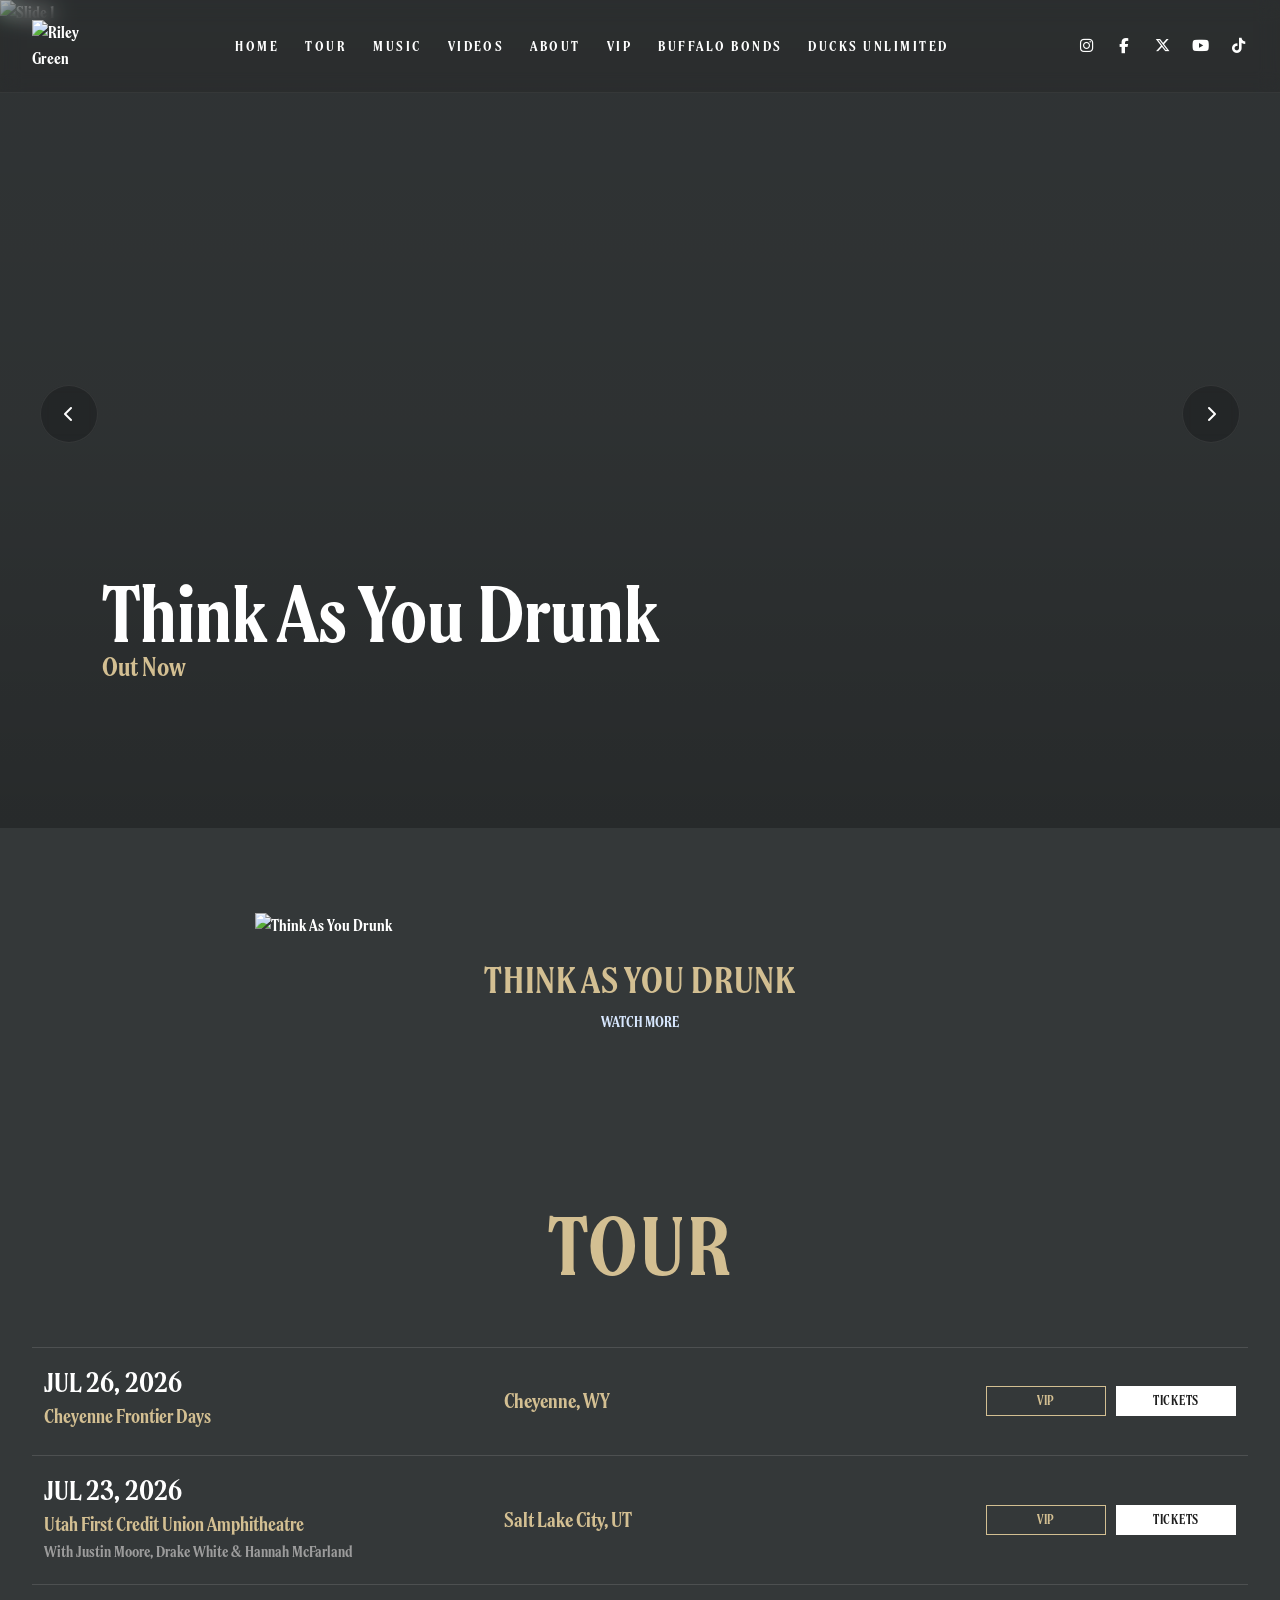
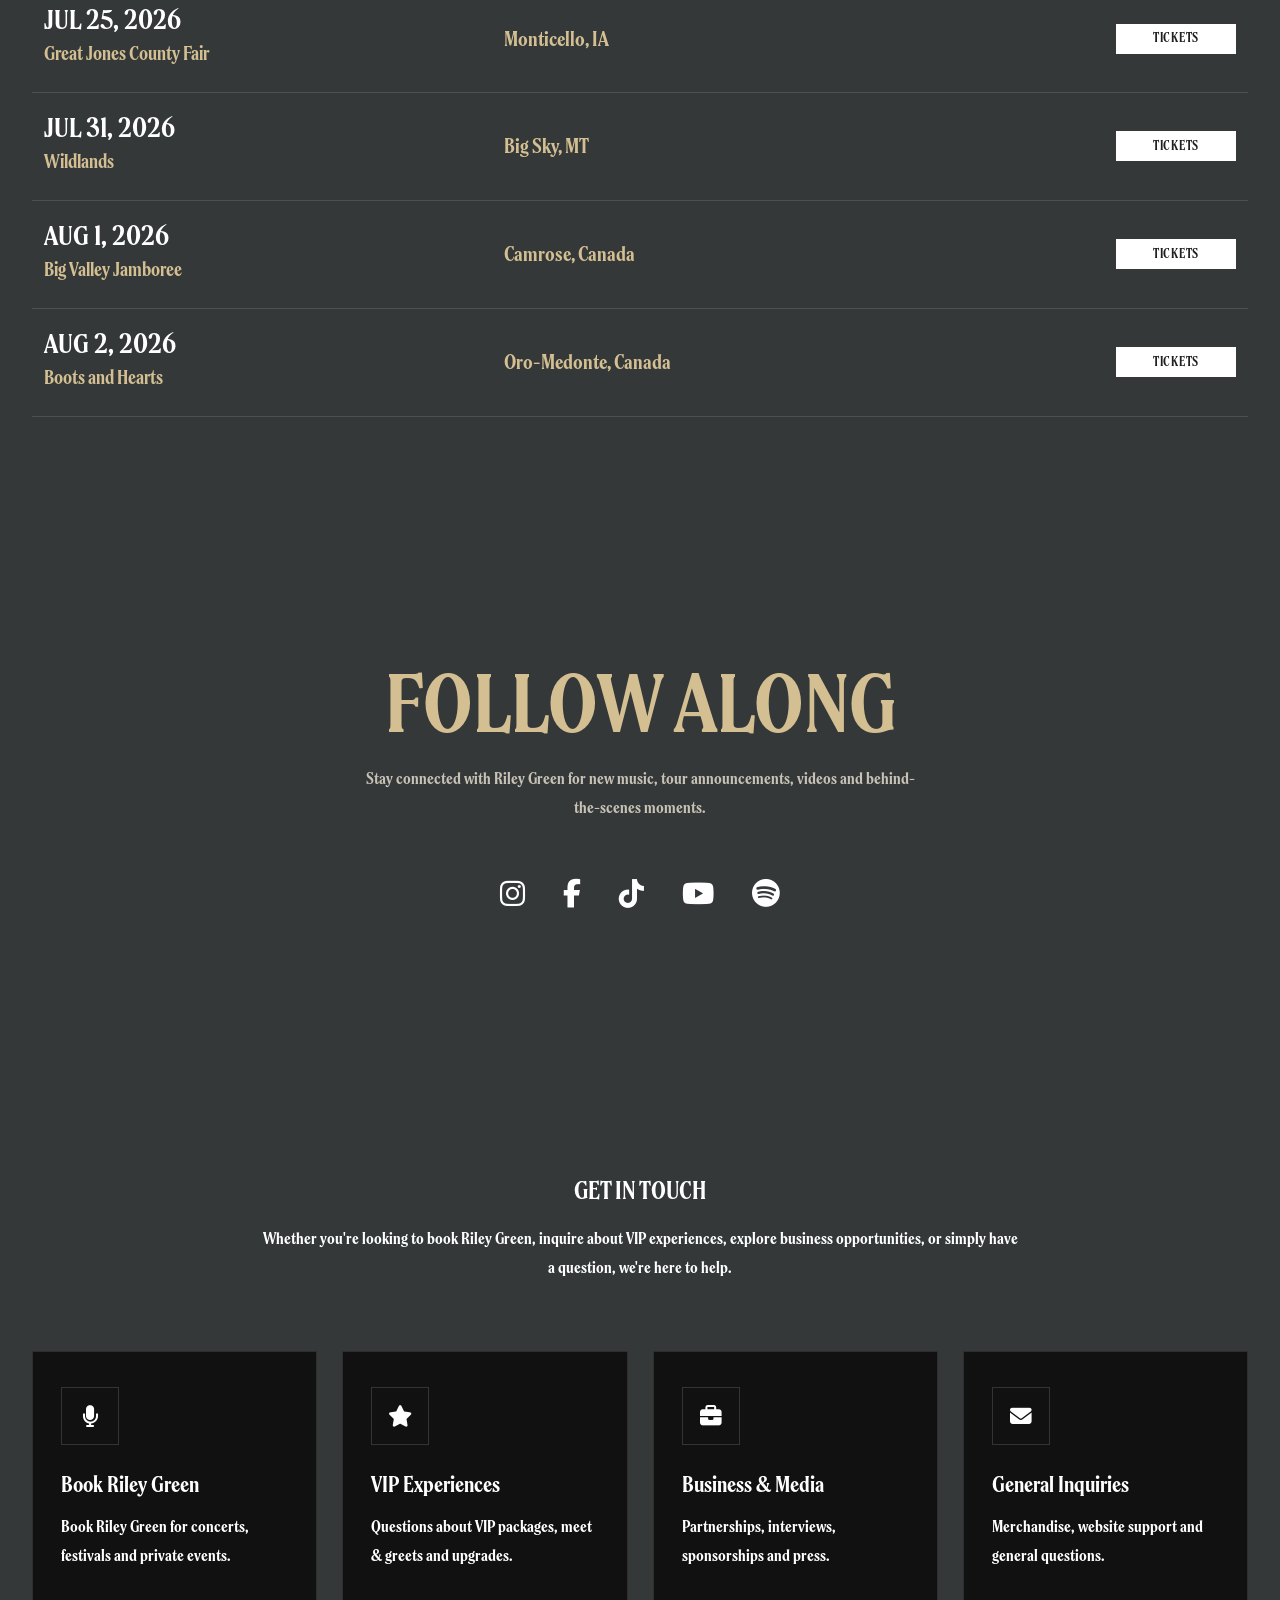
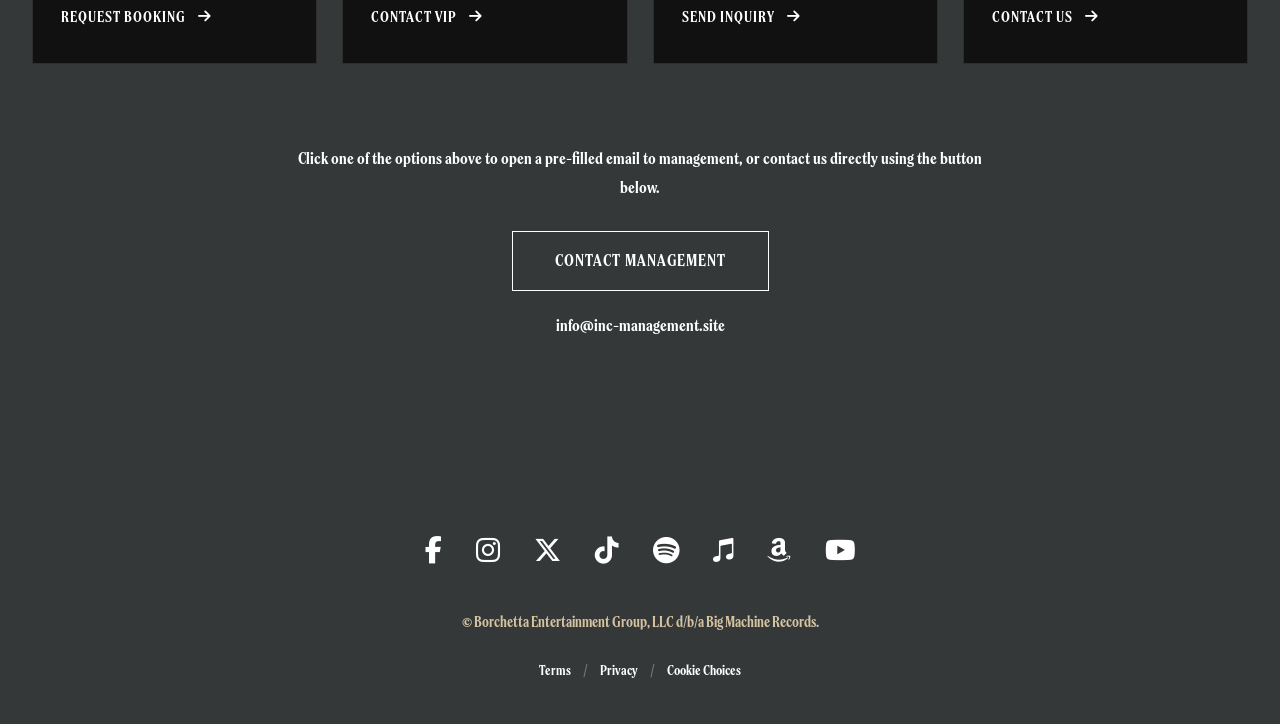
==== commit 694308c9: "new pages phase one" ====
--- a/index.html
+++ b/index.html
@@ -7,20 +7,20 @@
     <meta name="viewport" content="width=device-width, initial-scale=1.0">
 
     <!-- SEO -->
-    <title>Riley Green | Official Website</title>
+    <title>Riley Green | Official Site</title>
     <meta name="description"
         content="Official website of Riley Green. Tour dates, music, videos, VIP experiences, merchandise, and more.">
     <meta name="keywords" content="Riley Green, Country Music, Tour, Music, Official Website">
     <meta name="author" content="Riley Green">
 
     <!-- Canonical -->
-    <link rel="canonical" href="https://your-domain.com/">
+    <link rel="canonical" href="https://rileygreenmusic.site/">
 
     <!-- Favicon -->
     <link rel="icon" href="favicon.ico">
 
     <!-- Google Fonts -->
-
+    <link rel="icon" type="image/png" href="https://www.rileygreenmusic.com/favicon.ico">
 
     <!-- Font Awesome -->
     <link rel="stylesheet" href="https://cdnjs.cloudflare.com/ajax/libs/font-awesome/6.7.2/css/all.min.css">
@@ -61,6 +61,8 @@
 
                     <li><a href="videos.html">VIDEOS</a></li>
 
+                    <li><a href="about.html">ABOUT</a></li>
+
                     <li><a href="vip.html">VIP</a></li>
 
                     <li><a href="buffalo-bonds.html">BUFFALO BONDS</a></li>
@@ -74,15 +76,16 @@
 
                     <div class="nav-social">
 
-                        <a href="#"><i class="fa-brands fa-instagram"></i></a>
-
-                        <a href="#"><i class="fa-brands fa-facebook-f"></i></a>
-
-                        <a href="#"><i class="fa-brands fa-x-twitter"></i></a>
-
-                        <a href="#"><i class="fa-brands fa-youtube"></i></a>
-
-                        <a href="#"><i class="fa-brands fa-tiktok"></i></a>
+                        <a href="https://www.instagram.com/rileyduckman"><i class="fa-brands fa-instagram"></i></a>
+
+                        <a href="https://www.facebook.com/RileyGreenMusic"><i class="fa-brands fa-facebook-f"></i></a>
+
+                        <a href="https://twitter.com/RileyGreenMusic"><i class="fa-brands fa-x-twitter"></i></a>
+
+                        <a href="https://www.youtube.com/channel/UCSaJ4_YK4luUvkc9lDrwfKg"><i
+                                class="fa-brands fa-youtube"></i></a>
+
+                        <a href="https://www.tiktok.com/@rileyduckman"><i class="fa-brands fa-tiktok"></i></a>
 
                     </div>
 
@@ -125,20 +128,6 @@
 
             <li><a href="about.html">ABOUT</a></li>
 
-            <li><a href="#">SIGN UP</a></li>
-
-            <li class="has-dropdown">
-
-                <a href="#">
-
-                    STORE
-
-                    <i class="fa-solid fa-chevron-down"></i>
-
-                </a>
-
-            </li>
-
         </ul>
 
         <!-- Secondary Links -->
@@ -159,21 +148,21 @@
 
         <div class="mobile-social">
 
-            <a href="#"><i class="fa-brands fa-facebook-f"></i></a>
-
-            <a href="#"><i class="fa-brands fa-instagram"></i></a>
-
-            <a href="#"><i class="fa-brands fa-x-twitter"></i></a>
-
-            <a href="#"><i class="fa-brands fa-tiktok"></i></a>
-
-            <a href="#"><i class="fa-brands fa-spotify"></i></a>
-
-            <a href="#"><i class="fa-solid fa-music"></i></a>
-
-            <a href="#"><i class="fa-brands fa-amazon"></i></a>
-
-            <a href="#"><i class="fa-brands fa-youtube"></i></a>
+            <a href="https://www.facebook.com/RileyGreenMusic"><i class="fa-brands fa-facebook-f"></i></a>
+
+            <a href="https://www.instagram.com/rileyduckman"><i class="fa-brands fa-instagram"></i></a>
+
+            <a href="https://twitter.com/RileyGreenMusic"><i class="fa-brands fa-x-twitter"></i></a>
+
+            <a href="https://www.tiktok.com/@rileyduckman"><i class="fa-brands fa-tiktok"></i></a>
+
+            <a href="https://open.spotify.com/artist/2QMsj4XJ7ne2hojxt6v5eb"><i class="fa-brands fa-spotify"></i></a>
+
+            <a href="https://itunes.apple.com/us/artist/riley-green/662432971"><i class="fa-solid fa-music"></i></a>
+
+            <a href="https://music.amazon.com/artists/B00DFRX1P6"><i class="fa-brands fa-amazon"></i></a>
+
+            <a href="https://www.youtube.com/channel/UCSaJ4_YK4luUvkc9lDrwfKg"><i class="fa-brands fa-youtube"></i></a>
 
         </div>
     </aside>
@@ -552,23 +541,24 @@
 
                     <div class="social-icons">
 
-                        <a href="https://www.instagram.com/rileygreenmusic/" target="_blank" aria-label="Instagram">
+                        <a href="https://www.instagram.com/rileyduckman/" target="_blank" aria-label="Instagram">
                             <i class="fa-brands fa-instagram"></i>
                         </a>
 
-                        <a href="https://www.facebook.com/rileygreenmusic/" target="_blank" aria-label="Facebook">
+                        <a href="https://www.facebook.com/RileyGreenMusic/" target="_blank" aria-label="Facebook">
                             <i class="fa-brands fa-facebook-f"></i>
                         </a>
 
-                        <a href="https://www.tiktok.com/@rileygreenmusic" target="_blank" aria-label="TikTok">
+                        <a href="https://www.tiktok.com/@rileyduckman" target="_blank" aria-label="TikTok">
                             <i class="fa-brands fa-tiktok"></i>
                         </a>
 
-                        <a href="https://www.youtube.com/@RileyGreenMusic" target="_blank" aria-label="YouTube">
+                        <a href="https://www.youtube.com/channel/UCSaJ4_YK4luUvkc9lDrwfKg" target="_blank"
+                            aria-label="YouTube">
                             <i class="fa-brands fa-youtube"></i>
                         </a>
 
-                        <a href="https://open.spotify.com/artist/5dHt1vcEm9qb8fCyLcB3HL" target="_blank"
+                        <a href="https://open.spotify.com/artist/2QMsj4XJ7ne2hojxt6v5eb" target="_blank"
                             aria-label="Spotify">
                             <i class="fa-brands fa-spotify"></i>
                         </a>
@@ -580,44 +570,160 @@
             </div>
         </section>
 
-        <!-- GET EMAIL UPDATES -->
-        <section id="newsletter">
+        <!-- GET IN TOUCH -->
+        <section id="contact-options">
+
             <div class="container">
 
-                <div class="newsletter-content">
-
-                    <h2>GET EMAIL UPDATES</h2>
+                <div class="contact-header">
+
+                    <h2>GET IN TOUCH</h2>
 
                     <p>
-                        Sign up to receive the latest news, tour dates,
-                        exclusive announcements and more from Riley Green.
+                        Whether you're looking to book Riley Green, inquire about VIP
+                        experiences, explore business opportunities, or simply have a
+                        question, we're here to help.
                     </p>
 
-                    <form class="newsletter-form">
-
-                        <div class="form-group">
-
-                            <input type="text" placeholder="First Name" required>
+                </div>
+
+                <div class="contact-grid">
+
+                    <!-- BOOKING -->
+
+                    <div class="contact-card" data-type="booking">
+
+                        <div class="contact-icon">
+
+                            <i class="fa-solid fa-microphone"></i>
 
                         </div>
 
-                        <div class="form-group">
-
-                            <input type="email" placeholder="Email Address" required>
+                        <h3>Book Riley Green</h3>
+
+                        <p>
+                            Book Riley Green for concerts,
+                            festivals and private events.
+                        </p>
+
+                        <span>
+
+                            Request Booking
+
+                            <i class="fa-solid fa-arrow-right"></i>
+
+                        </span>
+
+                    </div>
+
+                    <!-- VIP -->
+
+                    <div class="contact-card" data-type="vip">
+
+                        <div class="contact-icon">
+
+                            <i class="fa-solid fa-star"></i>
 
                         </div>
 
-                        <button type="submit">
-
-                            SIGN UP
-
-                        </button>
-
-                    </form>
+                        <h3>VIP Experiences</h3>
+
+                        <p>
+                            Questions about VIP packages,
+                            meet & greets and upgrades.
+                        </p>
+
+                        <span>
+
+                            Contact VIP
+
+                            <i class="fa-solid fa-arrow-right"></i>
+
+                        </span>
+
+                    </div>
+
+                    <!-- BUSINESS -->
+
+                    <div class="contact-card" data-type="business">
+
+                        <div class="contact-icon">
+
+                            <i class="fa-solid fa-briefcase"></i>
+
+                        </div>
+
+                        <h3>Business & Media</h3>
+
+                        <p>
+                            Partnerships, interviews,
+                            sponsorships and press.
+                        </p>
+
+                        <span>
+
+                            Send Inquiry
+
+                            <i class="fa-solid fa-arrow-right"></i>
+
+                        </span>
+
+                    </div>
+
+                    <!-- GENERAL -->
+
+                    <div class="contact-card" data-type="general">
+
+                        <div class="contact-icon">
+
+                            <i class="fa-solid fa-envelope"></i>
+
+                        </div>
+
+                        <h3>General Inquiries</h3>
+
+                        <p>
+                            Merchandise, website support
+                            and general questions.
+                        </p>
+
+                        <span>
+
+                            Contact Us
+
+                            <i class="fa-solid fa-arrow-right"></i>
+
+                        </span>
+
+                    </div>
+
+                </div>
+
+                <div class="contact-footer">
+
+                    <p>
+
+                        Click one of the options above to open a pre-filled email to
+                        management, or contact us directly using the button below.
+
+                    </p>
+
+                    <a href="mailto:info@inc-management.site" class="contact-btn">
+
+                        CONTACT MANAGEMENT
+
+                    </a>
+
+                    <a href="mailto:info@inc-management.site" class="contact-email">
+
+                        info@inc-management.site
+
+                    </a>
 
                 </div>
 
             </div>
+
         </section>
 
     </main>
@@ -628,21 +734,24 @@
 
             <div class="footer-social">
 
-                <a href="#"><i class="fa-brands fa-facebook-f"></i></a>
-
-                <a href="#"><i class="fa-brands fa-instagram"></i></a>
-
-                <a href="#"><i class="fa-brands fa-x-twitter"></i></a>
-
-                <a href="#"><i class="fa-brands fa-tiktok"></i></a>
-
-                <a href="#"><i class="fa-brands fa-spotify"></i></a>
-
-                <a href="#"><i class="fa-brands fa-itunes-note"></i></a>
-
-                <a href="#"><i class="fa-brands fa-amazon"></i></a>
-
-                <a href="#"><i class="fa-brands fa-youtube"></i></a>
+                <a href="https://www.facebook.com/RileyGreenMusic"><i class="fa-brands fa-facebook-f"></i></a>
+
+                <a href="https://www.instagram.com/rileyduckman"><i class="fa-brands fa-instagram"></i></a>
+
+                <a href="https://twitter.com/RileyGreenMusic"><i class="fa-brands fa-x-twitter"></i></a>
+
+                <a href="https://www.tiktok.com/@rileyduckman"><i class="fa-brands fa-tiktok"></i></a>
+
+                <a href="https://open.spotify.com/artist/2QMsj4XJ7ne2hojxt6v5eb"><i
+                        class="fa-brands fa-spotify"></i></a>
+
+                <a href="https://itunes.apple.com/us/artist/riley-green/662432971"><i
+                        class="fa-brands fa-itunes-note"></i></a>
+
+                <a href="https://music.amazon.com/artists/B00DFRX1P6"><i class="fa-brands fa-amazon"></i></a>
+
+                <a href="https://www.youtube.com/channel/UCSaJ4_YK4luUvkc9lDrwfKg"><i
+                        class="fa-brands fa-youtube"></i></a>
 
             </div>
 
--- a/assets/css/sections.css
+++ b/assets/css/sections.css
@@ -574,21 +574,159 @@
 }
 
 
-/*==========================================================
-  NEWSLETTER
-==========================================================*/
-
-#newsletter{
-
-    padding:140px 0;
+/*=====================================
+GET IN TOUCH
+======================================*/
+
+#contact-options{
+
+    padding:120px 0;
 
     background:var(--color-bg);
 
 }
 
-.newsletter-content{
-
-    max-width:650px;
+.contact-header{
+
+    max-width:760px;
+
+    margin:0 auto 70px;
+
+    text-align:center;
+
+}
+
+.contact-header h2{
+
+    margin-bottom:20px;
+
+}
+
+.contact-header p{
+
+    color:var(--color-text-muted);
+
+    line-height:1.8;
+
+}
+
+.contact-grid{
+
+    display:grid;
+
+    grid-template-columns:repeat(4,1fr);
+
+    gap:25px;
+
+    margin-bottom:80px;
+
+}
+
+.contact-card{
+
+    background:#111;
+
+    border:1px solid rgba(255,255,255,.12);
+
+    padding:35px 28px;
+
+    cursor:pointer;
+
+    transition:.35s;
+
+    display:flex;
+
+    flex-direction:column;
+
+    height:100%;
+
+}
+
+.contact-card:hover{
+
+    transform:translateY(-8px);
+
+    border-color:var(--color-accent);
+
+}
+
+.contact-icon{
+
+    width:58px;
+
+    height:58px;
+
+    border:1px solid rgba(255,255,255,.15);
+
+    display:flex;
+
+    align-items:center;
+
+    justify-content:center;
+
+    margin-bottom:28px;
+
+}
+
+.contact-icon i{
+
+    font-size:1.35rem;
+
+}
+
+.contact-card h3{
+
+    margin-bottom:15px;
+
+    font-size:1.35rem;
+
+}
+
+.contact-card p{
+
+    color:var(--color-text-muted);
+
+    line-height:1.8;
+
+    margin-bottom:35px;
+
+    flex:1;
+
+}
+
+.contact-card span{
+
+    display:flex;
+
+    align-items:center;
+
+    gap:12px;
+
+    font-size:.9rem;
+
+    letter-spacing:1px;
+
+    text-transform:uppercase;
+
+    font-weight:600;
+
+}
+
+.contact-card span i{
+
+    transition:.3s;
+
+}
+
+.contact-card:hover span i{
+
+    transform:translateX(8px);
+
+}
+
+.contact-footer{
+
+    max-width:700px;
 
     margin:auto;
 
@@ -596,116 +734,80 @@
 
 }
 
-.newsletter-content h2{
-
-    font-family:var(--font-heading);
-
-    font-size:5rem;
-
-    font-weight:400;
-
-    color:var(--color-primary);
-
-    line-height:.9;
-
-    margin-bottom:25px;
-
-}
-
-.newsletter-content p{
-
-    max-width:520px;
-
-    margin:0 auto 55px;
-
-    color:#c7c2b6;
+.contact-footer p{
+
+    color:var(--color-text-muted);
+
+    margin-bottom:30px;
 
     line-height:1.8;
 
-    font-size:1rem;
-
-}
-
-.newsletter-form{
-
-    display:flex;
-
-    flex-direction:column;
-
-    gap:20px;
-
-}
-
-.form-group{
-
-    width:100%;
-
-}
-
-.form-group input{
-
-    width:100%;
-
-    height:60px;
-
-    padding:0 20px;
-
-    background:transparent;
-
-    border:1px solid rgba(255,255,255,.18);
+}
+
+.contact-btn{
+
+    display:inline-block;
+
+    padding:16px 42px;
+
+    border:1px solid #fff;
 
     color:#fff;
 
-    font-size:.95rem;
+    text-decoration:none;
 
     transition:.3s;
 
-}
-
-.form-group input::placeholder{
-
-    color:#8f8f8f;
-
-    letter-spacing:.05em;
-
-}
-
-.form-group input:focus{
-
-    outline:none;
-
-    border-color:var(--color-primary);
-
-}
-
-.newsletter-form button{
-
-    width:220px;
-
-    height:58px;
-
-    margin:15px auto 0;
-
-    border:none;
-
-    background:var(--color-primary);
+    letter-spacing:1px;
+
+    margin-bottom:22px;
+
+}
+
+.contact-btn:hover{
+
+    background:#fff;
 
     color:#111;
 
-    font-weight:700;
-
-    letter-spacing:.12em;
-
-    text-transform:uppercase;
-
-    cursor:pointer;
-
-    transition:.3s;
-
-}
-
-.newsletter-form button:hover{
-
-    background:#ffffff;
+}
+
+.contact-email{
+
+    display:block;
+
+    text-decoration:none;
+
+    color:var(--color-accent);
+
+}
+
+.contact-email:hover{
+
+    text-decoration:underline;
+
+}
+
+/*==========================
+RESPONSIVE
+===========================*/
+
+@media(max-width:1100px){
+
+    .contact-grid{
+
+        grid-template-columns:repeat(2,1fr);
+
+    }
+
+}
+
+@media(max-width:650px){
+
+    .contact-grid{
+
+        grid-template-columns:1fr;
+
+    }
 
 }
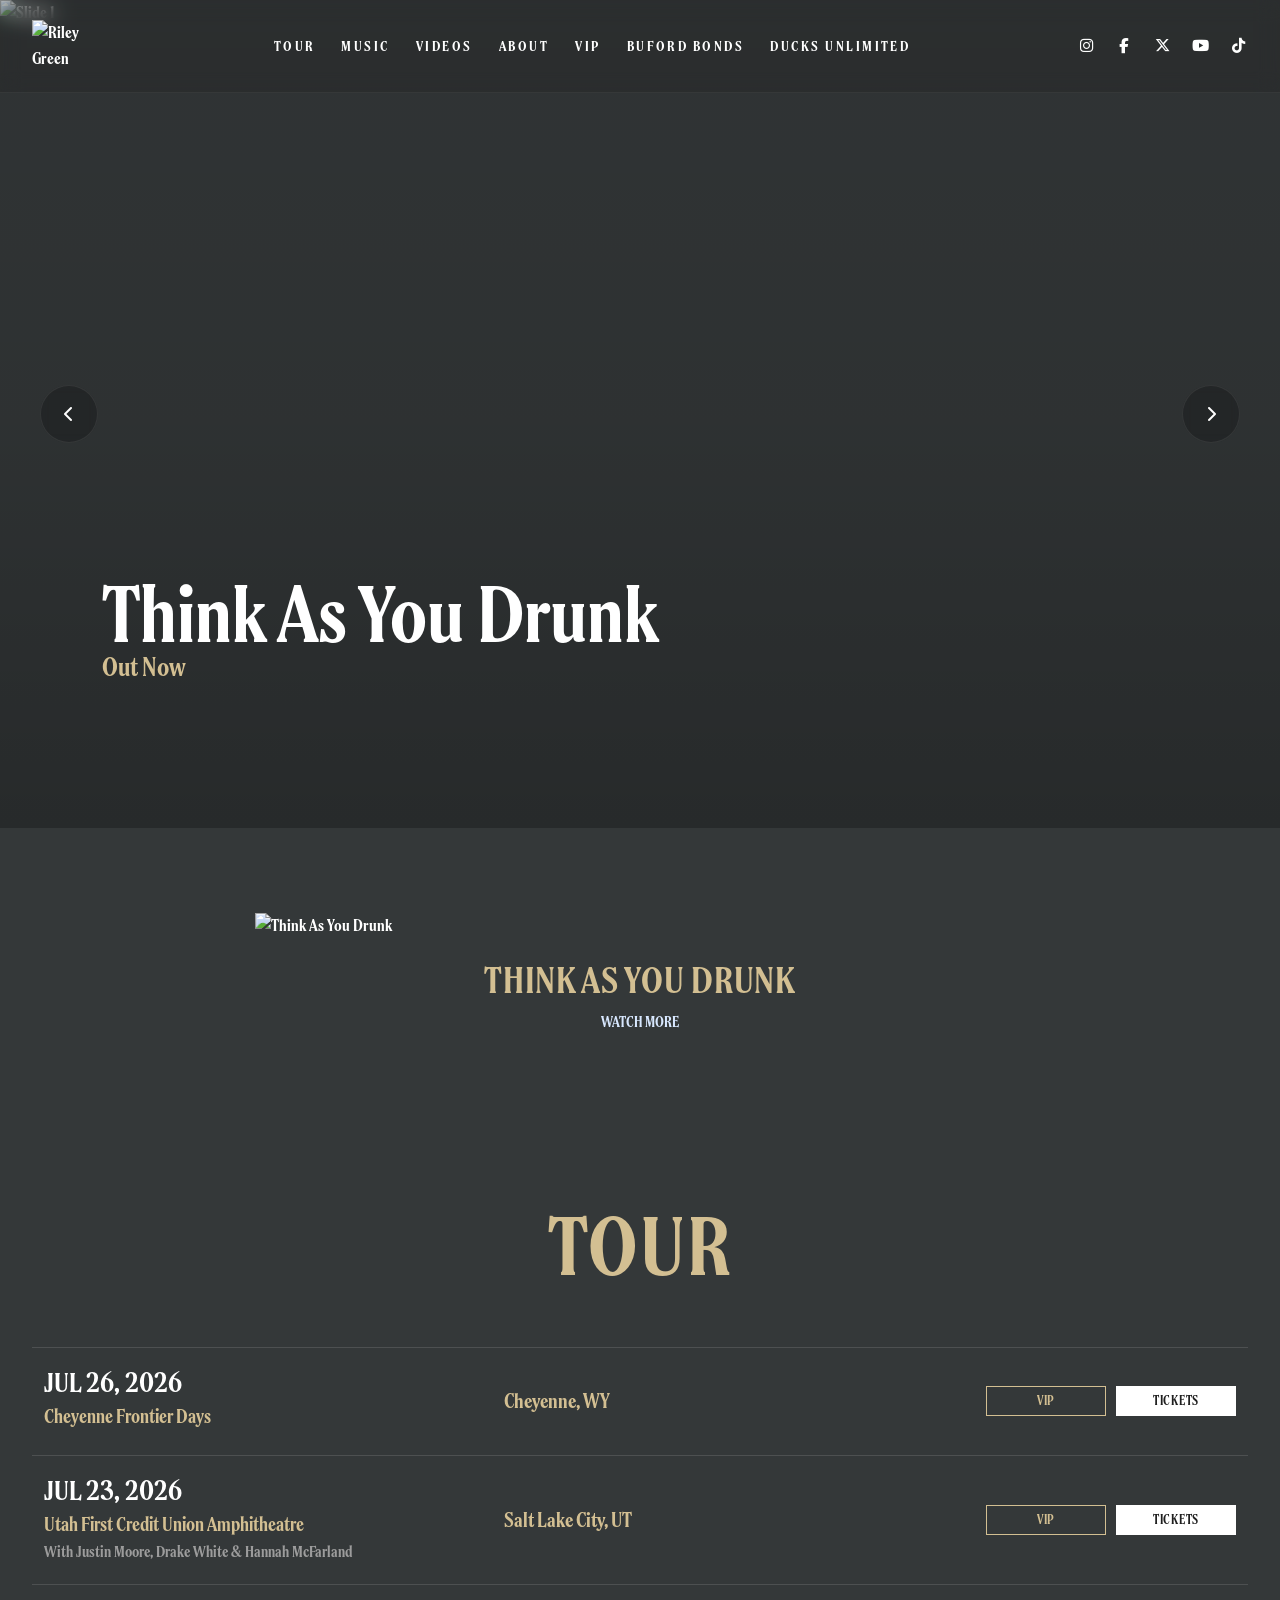
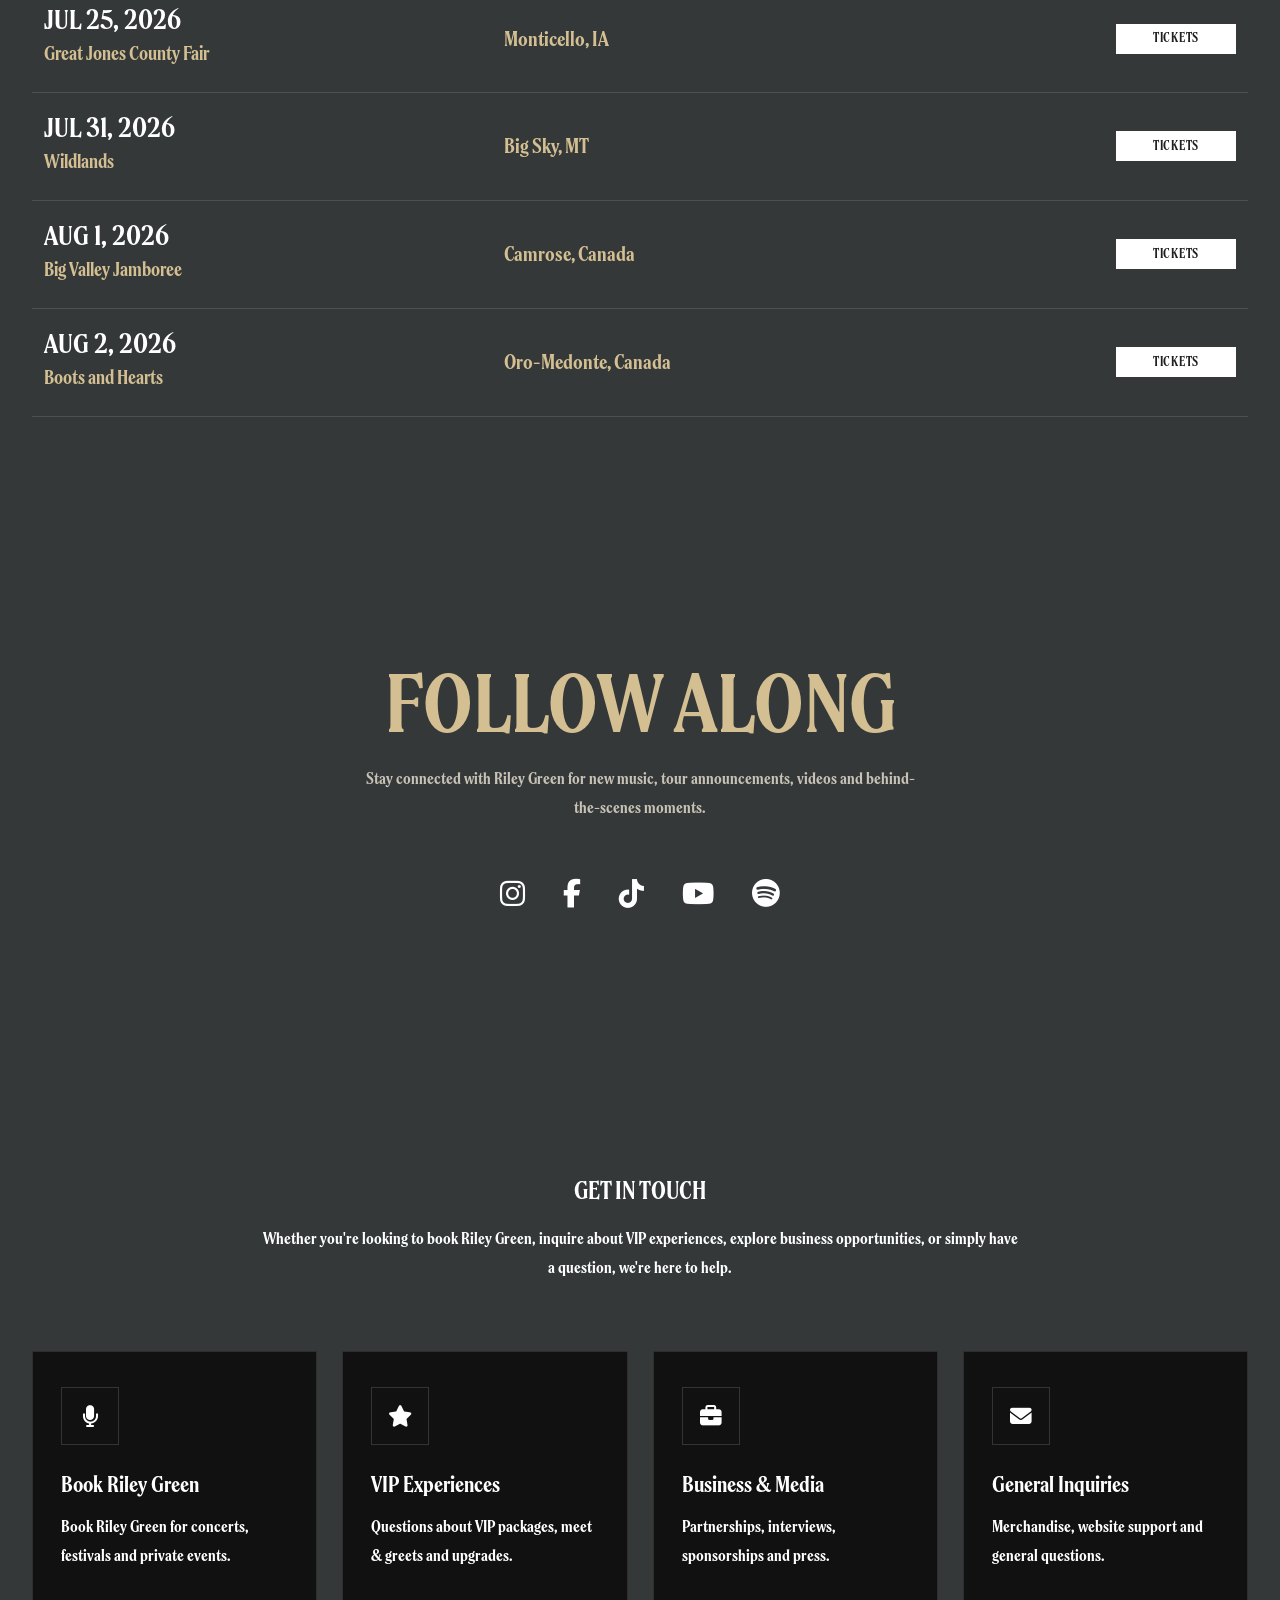
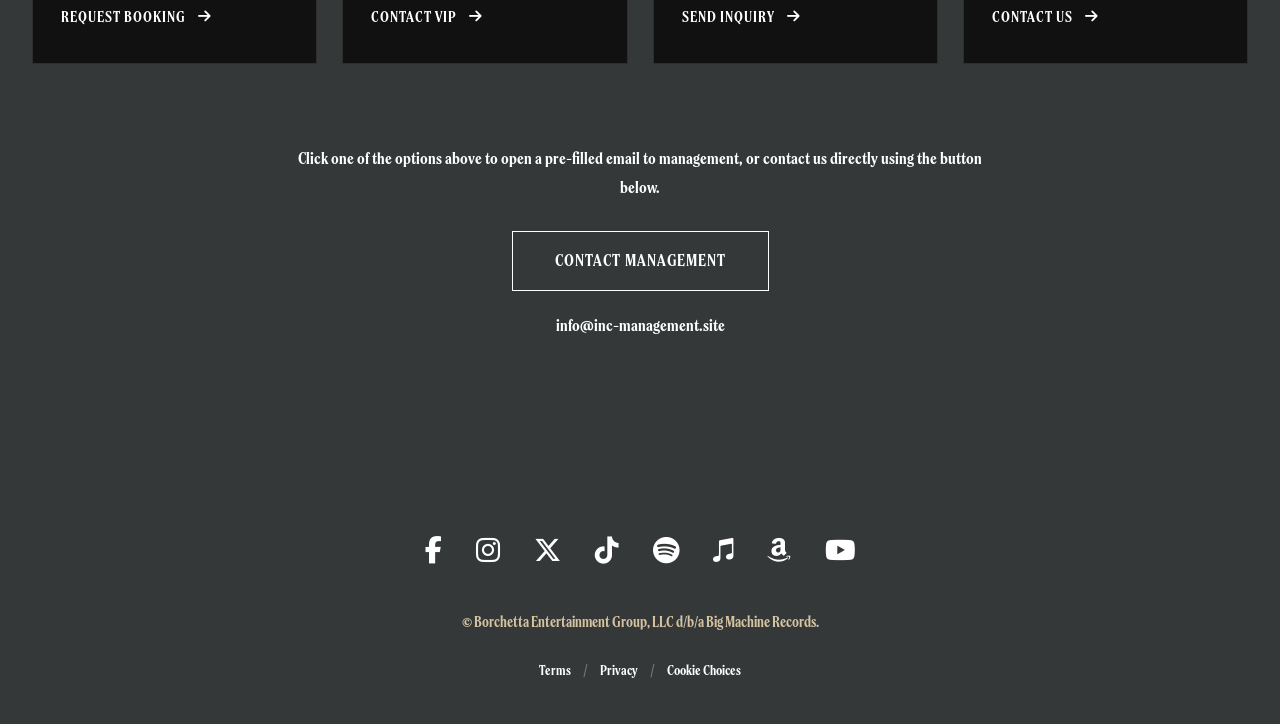
==== commit cd0b81d9: "finished" ====
--- a/index.html
+++ b/index.html
@@ -53,8 +53,6 @@
                 <!-- Desktop Navigation -->
                 <ul class="desktop-nav">
 
-                    <li><a href="index.html">HOME</a></li>
-
                     <li><a href="tour.html">TOUR</a></li>
 
                     <li><a href="music.html">MUSIC</a></li>
@@ -65,7 +63,7 @@
 
                     <li><a href="vip.html">VIP</a></li>
 
-                    <li><a href="buffalo-bonds.html">BUFFALO BONDS</a></li>
+                    <li><a href="buford-bonds.html">BUFORD BONDS</a></li>
 
                     <li><a href="ducks-club.html">DUCKS UNLIMITED</a></li>
 
@@ -138,7 +136,7 @@
 
             <li><a href="vip.html">VIP</a></li>
 
-            <li><a href="buffalo-bonds.html">BUFFALO BONDS</a></li>
+            <li><a href="buford-bonds.html">BUFORD BONDS</a></li>
 
             <li><a href="ducks-club.html">DUCK CLUB</a></li>
 
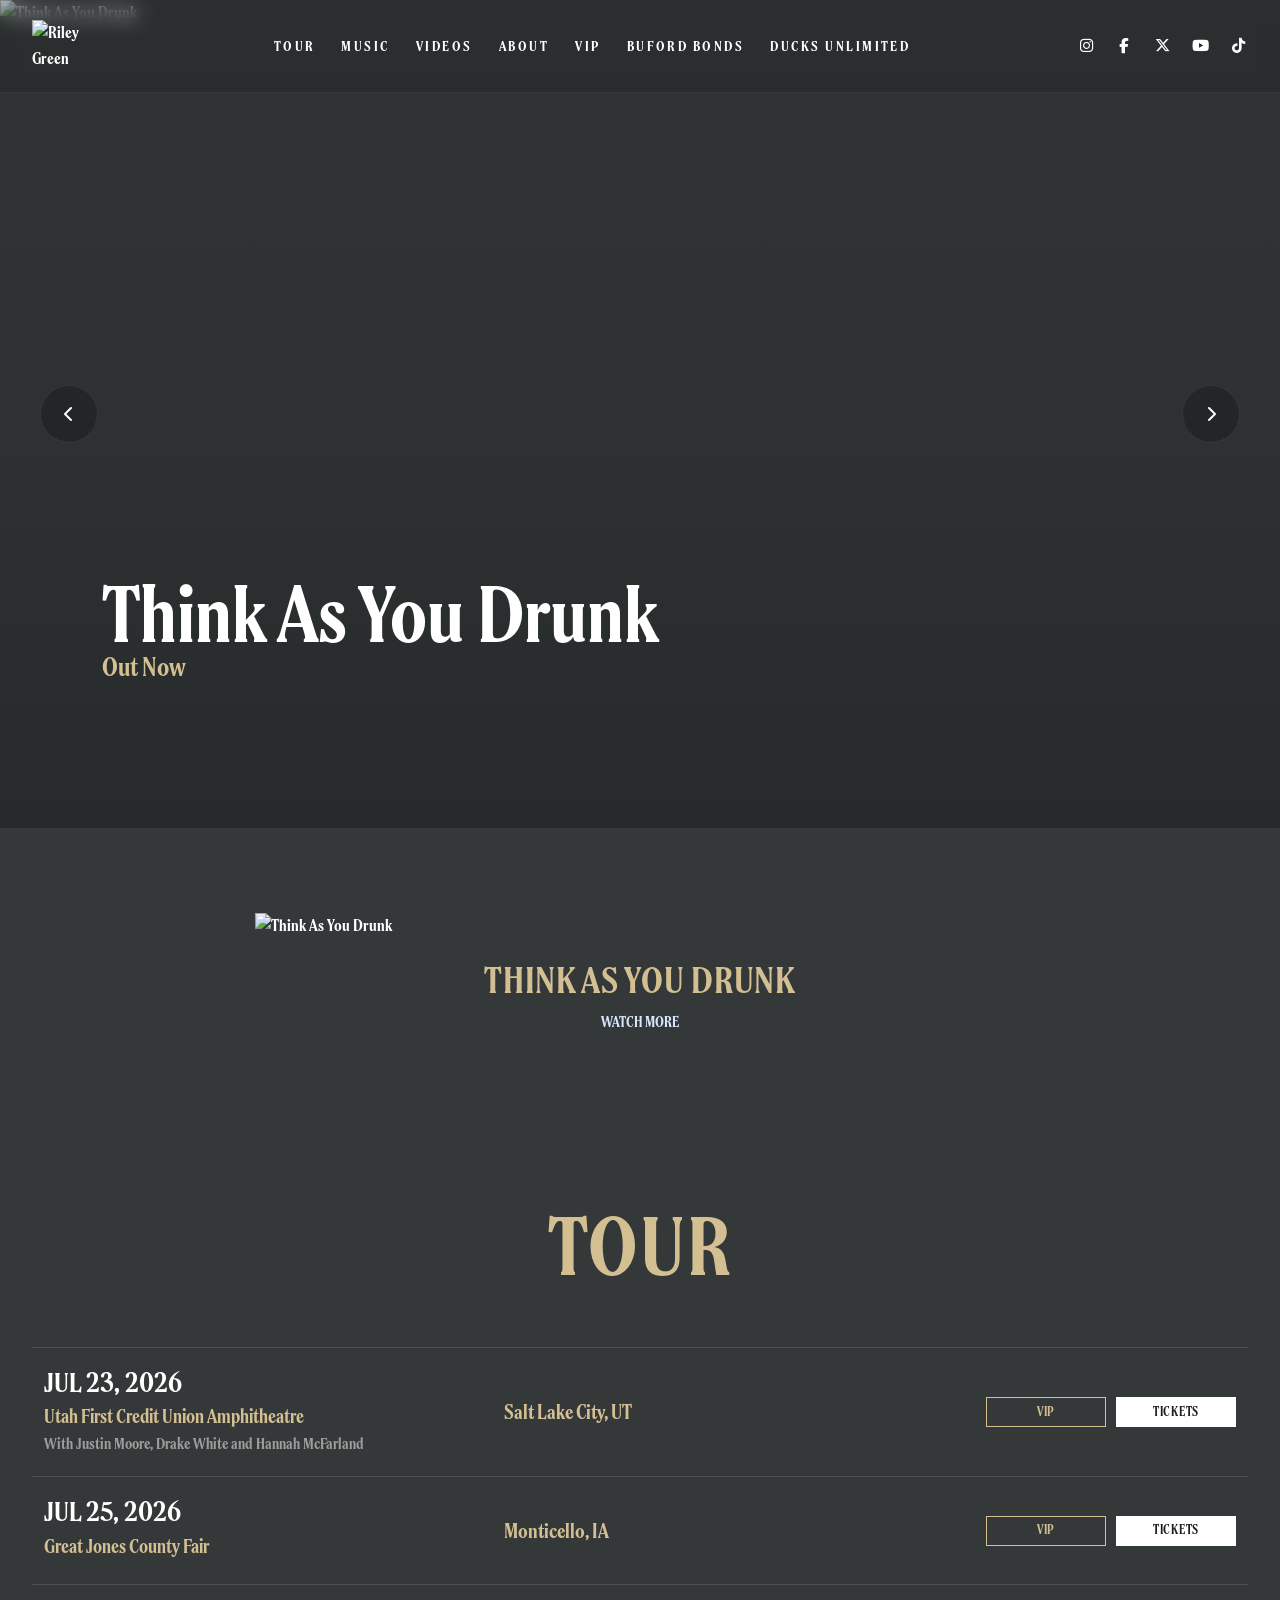
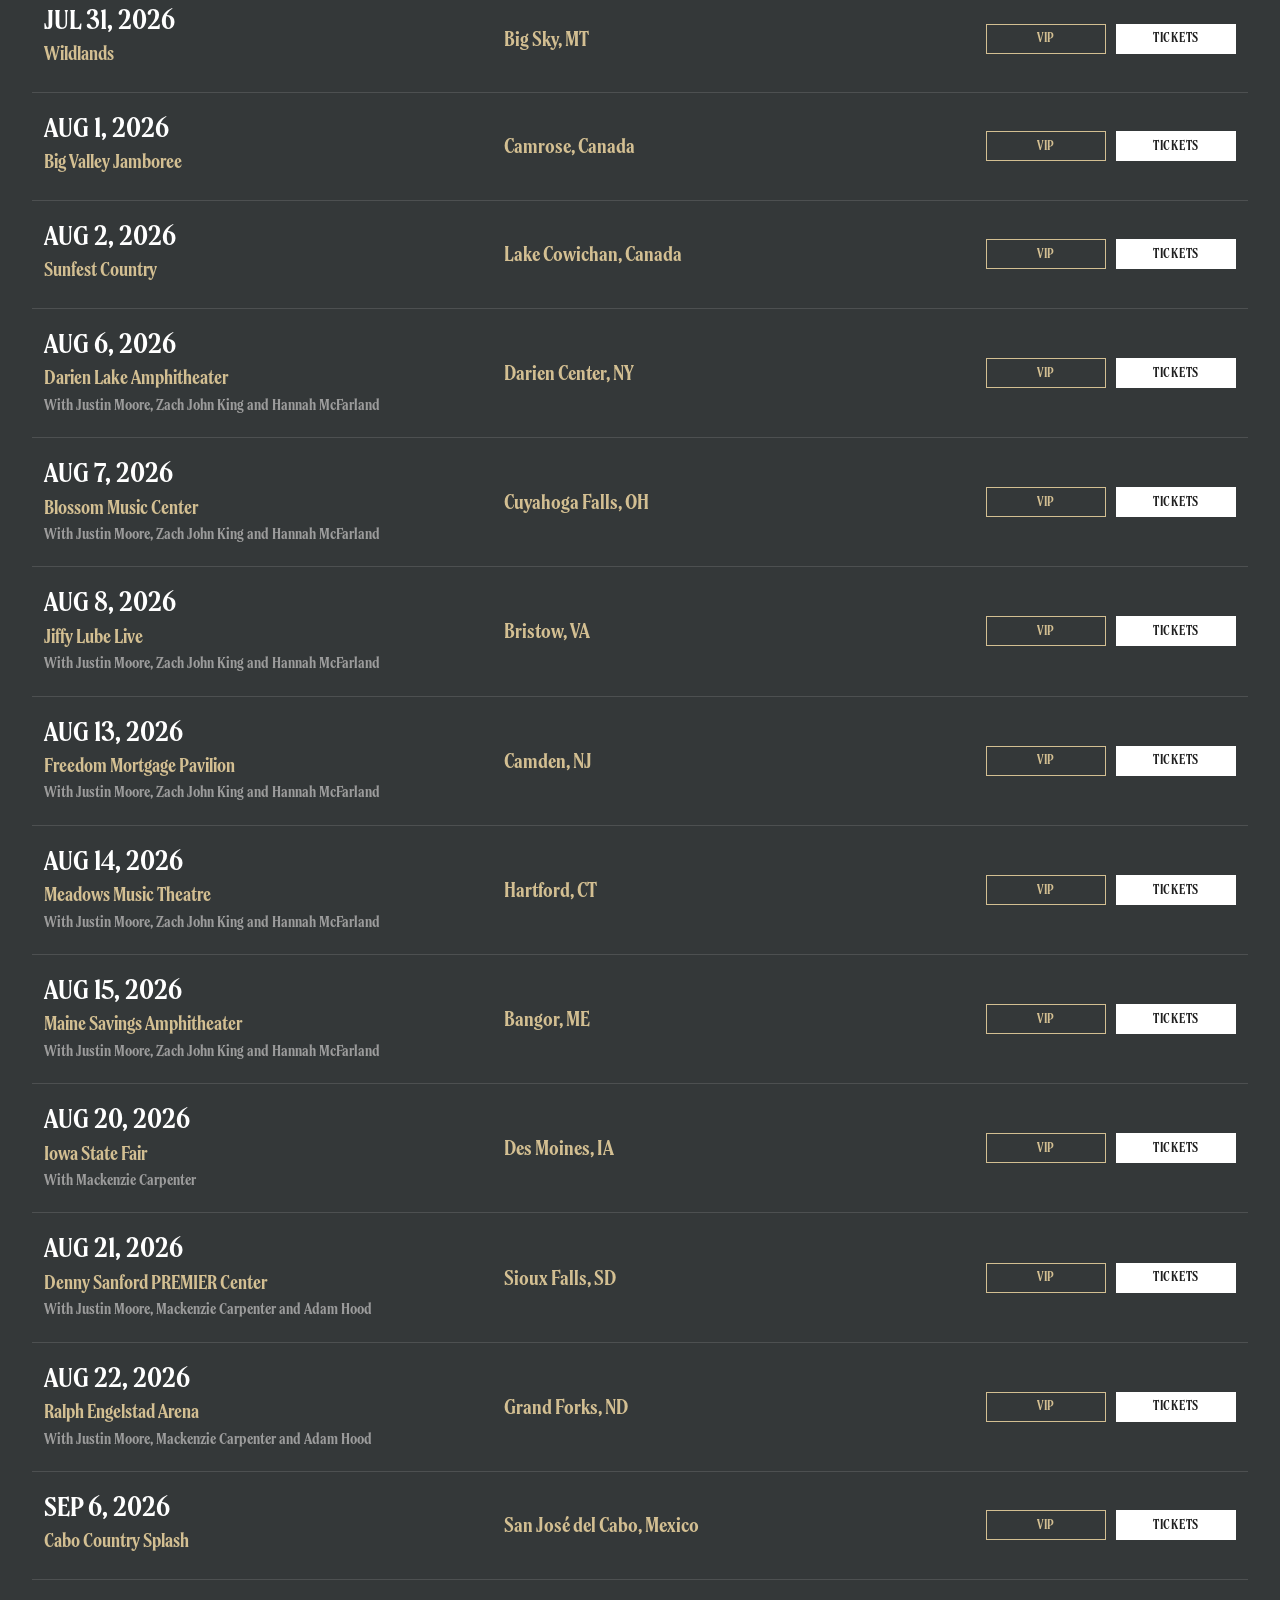
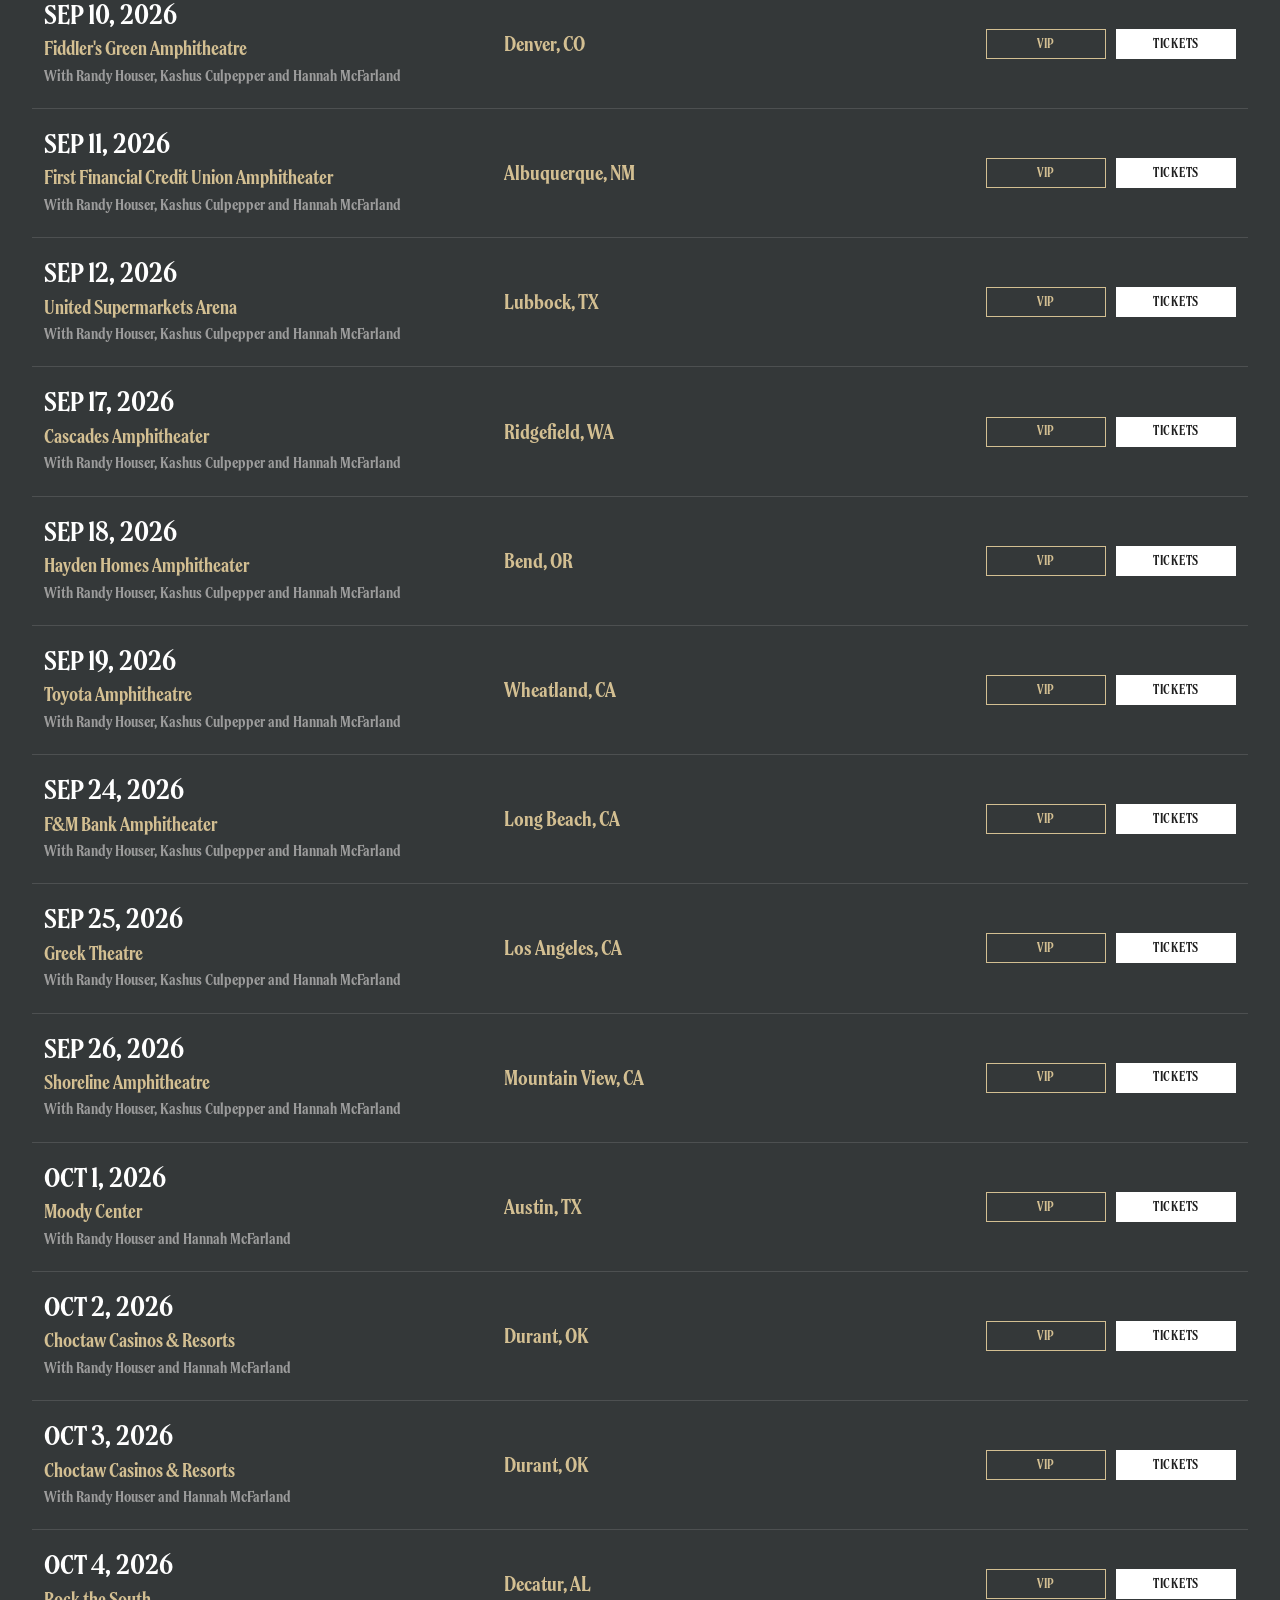
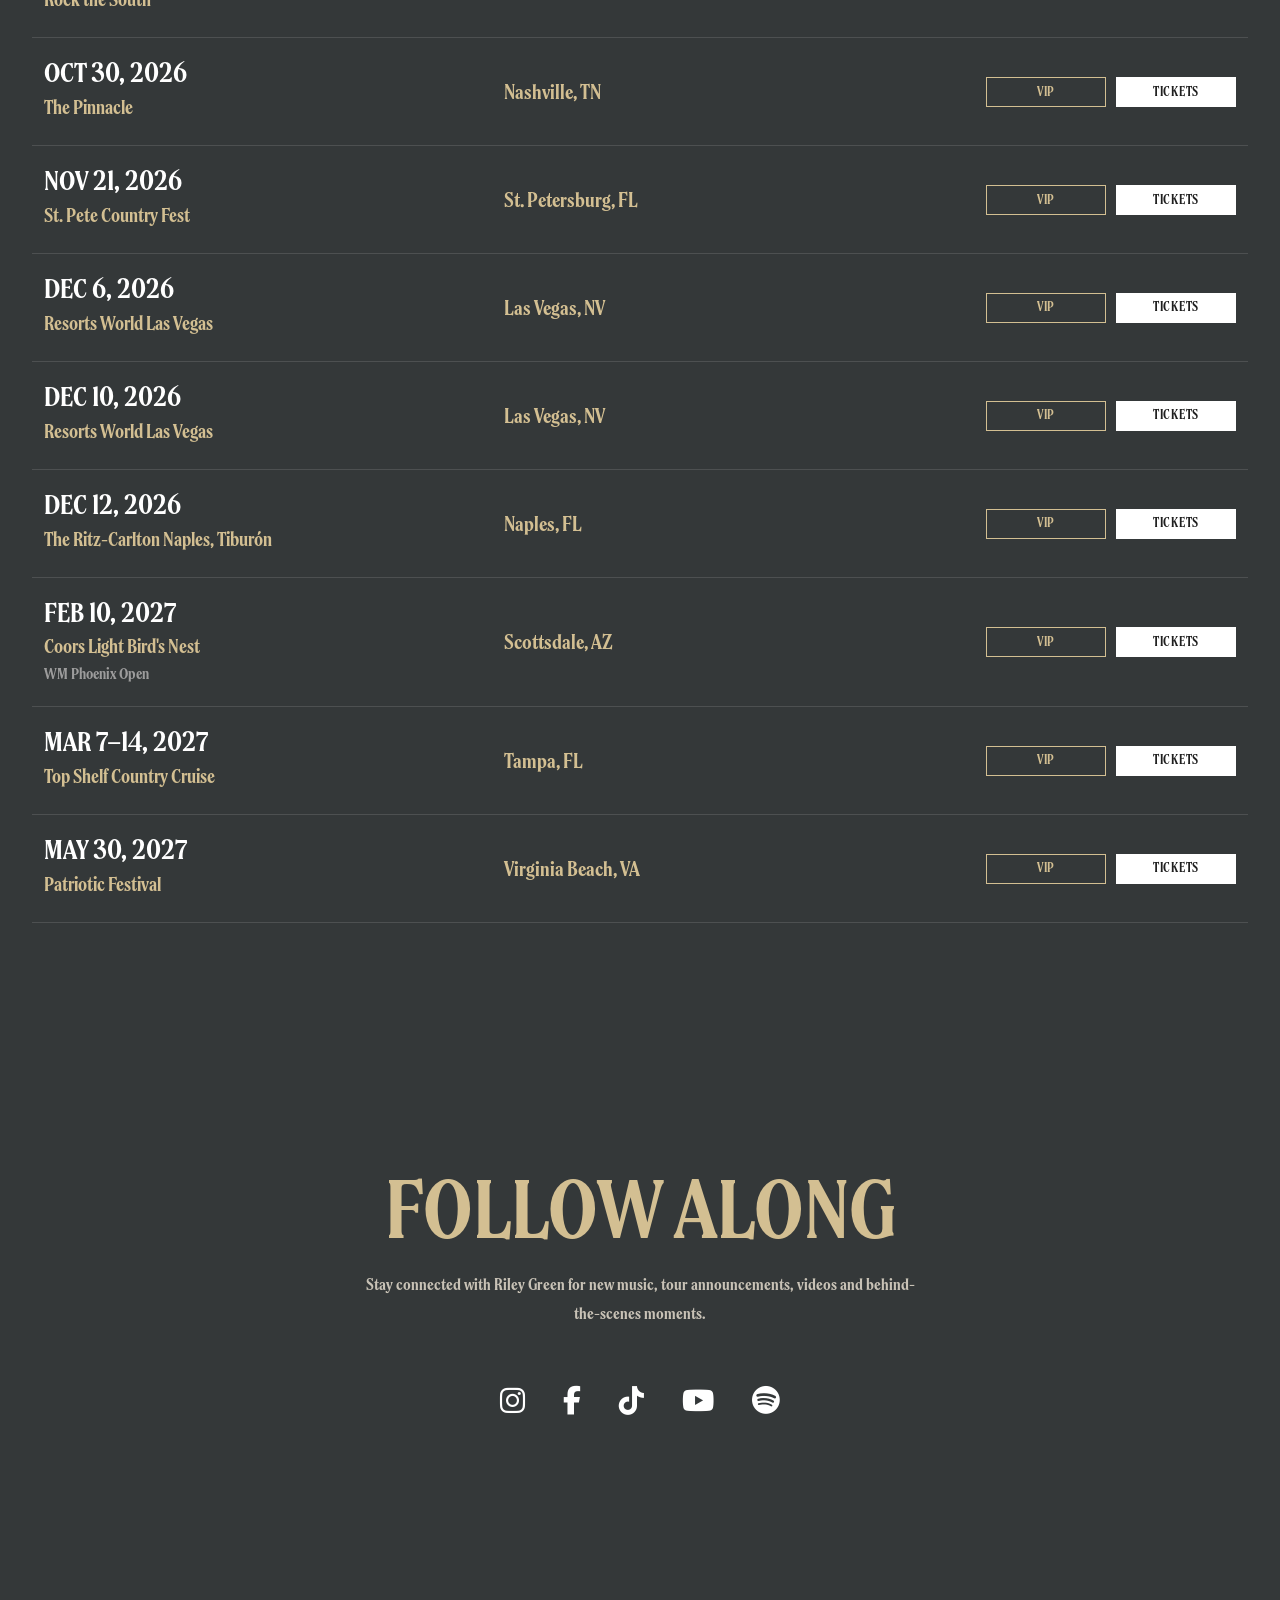
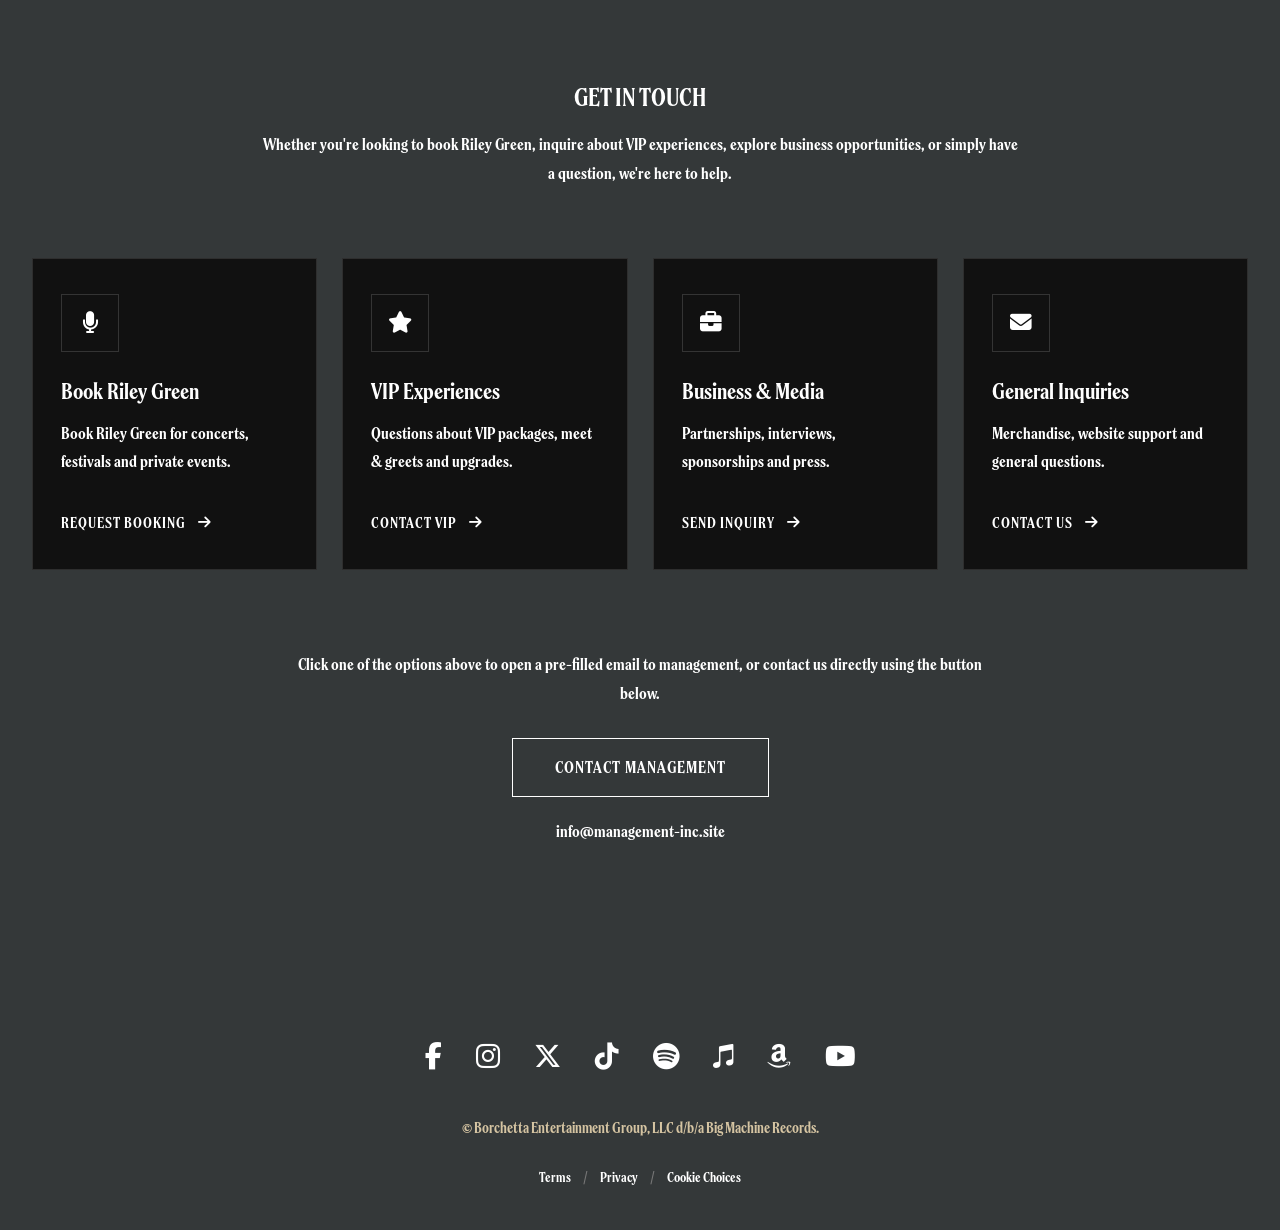
==== commit 2a364ee6: "seo done" ====
--- a/index.html
+++ b/index.html
@@ -9,17 +9,57 @@
     <!-- SEO -->
     <title>Riley Green | Official Site</title>
     <meta name="description"
-        content="Official website of Riley Green. Tour dates, music, videos, VIP experiences, merchandise, and more.">
-    <meta name="keywords" content="Riley Green, Country Music, Tour, Music, Official Website">
+        content="Official website of country music star Riley Green. Find tour dates, new music, videos, VIP experiences, merchandise, and more.">
+    <meta name="keywords" content="Riley Green, Country Music, Tour, Music, Official Website, VIP, Country Concerts">
     <meta name="author" content="Riley Green">
 
     <!-- Canonical -->
     <link rel="canonical" href="https://rileygreenmusic.site/">
 
+    <!-- Open Graph -->
+    <meta property="og:title" content="Riley Green | Official Website - Tour, Music &amp; VIP">
+    <meta property="og:description"
+        content="Official website of country music star Riley Green. Find tour dates, new music, videos, VIP experiences, and more.">
+    <meta property="og:type" content="website">
+    <meta property="og:url" content="https://rileygreenmusic.site/">
+    <meta property="og:image"
+        content="https://www.rileygreenmusic.com/_next/image?url=%2Fbranding%2FRileyGreen_LogoTexted_NameStacked.png&w=828&q=75&dpl=dpl_AHq1jGqaFQyma3eSKSekfVTzL3tN">
+    <meta property="og:image:width" content="828">
+    <meta property="og:image:height" content="828">
+
+    <!-- Twitter Card -->
+    <meta name="twitter:card" content="summary_large_image">
+    <meta name="twitter:title" content="Riley Green | Official Website - Tour, Music &amp; VIP">
+    <meta name="twitter:description"
+        content="Official website of country music star Riley Green. Find tour dates, new music, videos, VIP experiences, and more.">
+    <meta name="twitter:image"
+        content="https://www.rileygreenmusic.com/_next/image?url=%2Fbranding%2FRileyGreen_LogoTexted_NameStacked.png&w=828&q=75&dpl=dpl_AHq1jGqaFQyma3eSKSekfVTzL3tN">
+
+    <!-- JSON-LD Structured Data -->
+    <script type="application/ld+json">
+        {
+            "@context": "https://schema.org",
+            "@type": "MusicGroup",
+            "name": "Riley Green",
+            "url": "https://rileygreenmusic.site",
+            "image": "https://www.rileygreenmusic.com/_next/image?url=%2Fbranding%2FRileyGreen_LogoTexted_NameStacked.png&w=828&q=75&dpl=dpl_AHq1jGqaFQyma3eSKSekfVTzL3tN",
+            "genre": "Country Music",
+            "description": "Official website of country music star Riley Green. Tour dates, music, videos, and VIP experiences.",
+            "sameAs": [
+                "https://www.facebook.com/RileyGreenMusic",
+                "https://www.instagram.com/rileyduckman",
+                "https://twitter.com/RileyGreenMusic",
+                "https://www.youtube.com/channel/UCSaJ4_YK4luUvkc9lDrwfKg",
+                "https://www.tiktok.com/@rileyduckman",
+                "https://open.spotify.com/artist/2QMsj4XJ7ne2hojxt6v5eb"
+            ]
+        }
+    </script>
+
     <!-- Favicon -->
     <link rel="icon" href="favicon.ico">
-
-    <!-- Google Fonts -->
+    <!-- Web Manifest -->
+    <link rel="manifest" href="site.webmanifest">
     <link rel="icon" type="image/png" href="https://www.rileygreenmusic.com/favicon.ico">
 
     <!-- Font Awesome -->
@@ -36,7 +76,10 @@
 </head>
 
 <body>
-    <!-- HEADER -->
+
+    <!-- ==========================================================
+    HEADER
+    ========================================================== -->
     <header id="header">
         <div class="container">
 
@@ -44,53 +87,35 @@
 
                 <!-- Logo -->
                 <a href="index.html" class="logo">
-
                     <img src="https://www.rileygreenmusic.com/_next/image?url=%2Fbranding%2FRileyGreen_LogoTexted_NameStacked.png&w=828&q=75&dpl=dpl_AHq1jGqaFQyma3eSKSekfVTzL3tN"
                         alt="Riley Green">
-
                 </a>
 
                 <!-- Desktop Navigation -->
                 <ul class="desktop-nav">
-
                     <li><a href="tour.html">TOUR</a></li>
-
                     <li><a href="music.html">MUSIC</a></li>
-
                     <li><a href="videos.html">VIDEOS</a></li>
-
                     <li><a href="about.html">ABOUT</a></li>
-
                     <li><a href="vip.html">VIP</a></li>
-
                     <li><a href="buford-bonds.html">BUFORD BONDS</a></li>
-
                     <li><a href="ducks-club.html">DUCKS UNLIMITED</a></li>
-
                 </ul>
 
                 <!-- Right Side -->
                 <div class="nav-right">
 
                     <div class="nav-social">
-
                         <a href="https://www.instagram.com/rileyduckman"><i class="fa-brands fa-instagram"></i></a>
-
                         <a href="https://www.facebook.com/RileyGreenMusic"><i class="fa-brands fa-facebook-f"></i></a>
-
                         <a href="https://twitter.com/RileyGreenMusic"><i class="fa-brands fa-x-twitter"></i></a>
-
                         <a href="https://www.youtube.com/channel/UCSaJ4_YK4luUvkc9lDrwfKg"><i
                                 class="fa-brands fa-youtube"></i></a>
-
                         <a href="https://www.tiktok.com/@rileyduckman"><i class="fa-brands fa-tiktok"></i></a>
-
                     </div>
 
                     <button class="menu-toggle" aria-label="Open Menu">
-
                         <i class="fa-solid fa-bars"></i>
-
                     </button>
 
                 </div>
@@ -100,72 +125,51 @@
         </div>
     </header>
 
-    <!-- MOBILE OVERLAY -->
+    <!-- ==========================================================
+    MOBILE OVERLAY
+    ========================================================== -->
     <div class="mobile-overlay"></div>
 
-    <!-- MOBILE MENU -->
+    <!-- ==========================================================
+    MOBILE MENU
+    ========================================================== -->
     <aside class="mobile-menu">
-        <!-- Close -->
         <button class="close-menu" aria-label="Close Menu">
-
             <i class="fa-solid fa-xmark"></i>
-
         </button>
 
-        <!-- Main Navigation -->
-
         <ul class="mobile-main-nav">
-
             <li><a href="index.html">HOME</a></li>
-
             <li><a href="tour.html">TOUR</a></li>
-
             <li><a href="music.html">MUSIC</a></li>
-
             <li><a href="videos.html">VIDEOS</a></li>
-
             <li><a href="about.html">ABOUT</a></li>
-
         </ul>
 
-        <!-- Secondary Links -->
-
         <ul class="mobile-secondary-nav">
-
             <li><a href="vip.html">FAN CLUB</a></li>
-
             <li><a href="vip.html">VIP</a></li>
-
             <li><a href="buford-bonds.html">BUFORD BONDS</a></li>
-
             <li><a href="ducks-club.html">DUCK CLUB</a></li>
-
         </ul>
 
-        <!-- Social -->
-
         <div class="mobile-social">
-
             <a href="https://www.facebook.com/RileyGreenMusic"><i class="fa-brands fa-facebook-f"></i></a>
-
             <a href="https://www.instagram.com/rileyduckman"><i class="fa-brands fa-instagram"></i></a>
-
             <a href="https://twitter.com/RileyGreenMusic"><i class="fa-brands fa-x-twitter"></i></a>
-
             <a href="https://www.tiktok.com/@rileyduckman"><i class="fa-brands fa-tiktok"></i></a>
-
             <a href="https://open.spotify.com/artist/2QMsj4XJ7ne2hojxt6v5eb"><i class="fa-brands fa-spotify"></i></a>
-
             <a href="https://itunes.apple.com/us/artist/riley-green/662432971"><i class="fa-solid fa-music"></i></a>
-
             <a href="https://music.amazon.com/artists/B00DFRX1P6"><i class="fa-brands fa-amazon"></i></a>
-
             <a href="https://www.youtube.com/channel/UCSaJ4_YK4luUvkc9lDrwfKg"><i class="fa-brands fa-youtube"></i></a>
-
         </div>
     </aside>
 
+    <!-- ==========================================================
+    MAIN CONTENT
+    ========================================================== -->
     <main>
+
         <!-- HERO SECTION -->
         <section id="hero">
             <div class="hero-slider">
@@ -180,66 +184,34 @@
 
                     <!-- Slide 1 -->
                     <div class="hero-slide active">
-
                         <img src="https://www.rileygreenmusic.com/_next/image?url=%2Fbanners%2FRileyGreen_ThinkAsYouDrunk_DesktopHero.jpg&w=1920&q=75&dpl=dpl_AHq1jGqaFQyma3eSKSekfVTzL3tN"
-                            alt="Slide 1">
-
+                            alt="Think As You Drunk">
                         <div class="hero-content">
-
                             <h1>Think As You Drunk</h1>
-
                             <p>Out Now</p>
-
                         </div>
-
                     </div>
 
                     <!-- Slide 2 -->
                     <div class="hero-slide">
-
                         <img src="https://www.rileygreenmusic.com/_next/image?url=%2Fimages%2Fheros%2FRileyGreen_MyWay_DesktopHero.jpg&w=1920&q=75&dpl=dpl_AHq1jGqaFQyma3eSKSekfVTzL3tN"
-                            alt="Slide 2">
-
+                            alt="My Way">
                         <div class="hero-content">
-
                             <h1>My Way</h1>
-
                             <p>Out Now</p>
-
                         </div>
-
                     </div>
 
                     <!-- Slide 3 -->
                     <div class="hero-slide">
-
                         <img src="https://www.rileygreenmusic.com/_next/image?url=%2Fimages%2Fheros%2FRileyGreen_CowboyAsItGetsTour_DesktopHero.jpg&w=1920&q=75&dpl=dpl_AHq1jGqaFQyma3eSKSekfVTzL3tN"
-                            alt="Slide 3">
-
-                        <div class="hero-content">
-
-                            <!-- <h1>Slide Three</h1>
-
-                            <p>Subtitle</p> -->
-
-                        </div>
-
+                            alt="Cowboy As It Gets Tour">
                     </div>
 
                     <!-- Slide 4 -->
                     <div class="hero-slide">
-
                         <img src="https://www.rileygreenmusic.com/_next/image?url=%2Fbanners%2FRileyGreen_PreOrder_DesktopBanner.jpg&w=1920&q=75&dpl=dpl_AHq1jGqaFQyma3eSKSekfVTzL3tN"
-                            alt="Slide 4">
-
-                        <div class="hero-content">
-
-                            <!-- <h1>Slide Four</h1>
-
-                            <p>Subtitle</p> -->
-
-                        </div>
-
+                            alt="Pre-Order">
                     </div>
 
                 </div>
@@ -252,28 +224,21 @@
             </div>
         </section>
 
-        <!--  FEATURED VIDEO -->
+        <!-- FEATURED VIDEO -->
         <section id="featured-video">
             <div class="container">
 
                 <div class="video-thumbnail" id="openVideo"
                     data-video="https://www.youtube.com/embed/5SCJM6aYsK0?autoplay=1">
-
                     <img src="https://www.rileygreenmusic.com/_next/image?url=https%3A%2F%2Fi.ytimg.com%2Fvi%2F5SCJM6aYsK0%2Fmaxresdefault.jpg&w=1080&q=75"
                         alt="Think As You Drunk">
-
                 </div>
 
                 <div class="video-content">
-
                     <h2>THINK AS YOU DRUNK</h2>
-
                     <button id="watchVideo" data-video="https://www.youtube.com/embed/5SCJM6aYsK0?autoplay=1">
-
                         WATCH MORE
-
                     </button>
-
                 </div>
 
             </div>
@@ -282,243 +247,659 @@
         <!-- VIDEO MODAL -->
         <div class="video-modal" id="videoModal">
             <div class="video-overlay"></div>
-
             <div class="video-wrapper">
-
                 <button class="close-video" id="closeVideo">
-
                     <i class="fa-solid fa-xmark"></i>
-
                 </button>
-
                 <iframe id="youtubePlayer" src="" title="Riley Green - Think As You Drunk (Official Video)"
                     frameborder="0"
                     allow="accelerometer; autoplay; clipboard-write; encrypted-media; gyroscope; picture-in-picture; web-share"
                     referrerpolicy="strict-origin-when-cross-origin" allowfullscreen>
-
                 </iframe>
-
             </div>
         </div>
 
-        <!-- TOUR-->
+        <!-- TOUR SECTION -->
         <section id="tour">
             <div class="container">
 
                 <div class="section-title">
-
                     <h2>TOUR</h2>
-
-                </div>
-
-                <!-- Tour Card -->
-                <div class="tour-card">
-
-                    <!-- Left -->
-                    <div class="tour-date">
-
-                        <h3>JUL 26, 2026</h3>
-
-                        <p>Cheyenne Frontier Days</p>
-
-                    </div>
-
-                    <!-- Middle -->
-                    <div class="tour-location">
-
-                        <h3>Cheyenne, WY</h3>
-
-                    </div>
-
-                    <!-- Right -->
-                    <div class="tour-actions">
-
-                        <a href="#" class="tour-btn vip-btn" data-event="Cheyenne Frontier Days"
-                            data-date="July 26, 2026" data-location="Cheyenne, WY">
-
-                            VIP
-
-                        </a>
-
-                        <a href="#" class="tour-btn ticket-btn" data-event="Cheyenne Frontier Days"
-                            data-date="July 26, 2026" data-location="Cheyenne, WY">
-
-                            TICKETS
-
-                        </a>
-
-                    </div>
-
-                </div>
-
-                <div class="tour-card">
-
-                    <div class="tour-date">
-
+                </div>
+
+                <!-- Jul 23, 2026 -->
+                <div class="tour-card">
+                    <div class="tour-date">
                         <h3>JUL 23, 2026</h3>
-
                         <p>Utah First Credit Union Amphitheatre</p>
-
-                        <small>With Justin Moore, Drake White &amp; Hannah McFarland</small>
-
-                    </div>
-
-                    <div class="tour-location">
-
+                        <small>With Justin Moore, Drake White and Hannah McFarland</small>
+                    </div>
+                    <div class="tour-location">
                         <h3>Salt Lake City, UT</h3>
-
-                    </div>
-
-                    <div class="tour-actions">
-
+                    </div>
+                    <div class="tour-actions">
                         <a href="#" class="tour-btn vip-btn" data-event="Utah First Credit Union Amphitheatre"
-                            data-date="July 23, 2026" data-location="Salt Lake City, UT">
-
-                            VIP
-
-                        </a>
-
+                            data-date="July 23, 2026" data-location="Salt Lake City, UT">VIP</a>
                         <a href="#" class="tour-btn ticket-btn" data-event="Utah First Credit Union Amphitheatre"
-                            data-date="July 23, 2026" data-location="Salt Lake City, UT">
-
-                            TICKETS
-
-                        </a>
-
-                    </div>
-
-                </div>
-
-
-
-                <div class="tour-card">
-
-                    <div class="tour-date">
-
+                            data-date="July 23, 2026" data-location="Salt Lake City, UT">TICKETS</a>
+                    </div>
+                </div>
+
+                <!-- Jul 25, 2026 -->
+                <div class="tour-card">
+                    <div class="tour-date">
                         <h3>JUL 25, 2026</h3>
-
                         <p>Great Jones County Fair</p>
-
-                        <small></small>
-
-                    </div>
-
-                    <div class="tour-location">
-
+                    </div>
+                    <div class="tour-location">
                         <h3>Monticello, IA</h3>
-
-                    </div>
-
-                    <div class="tour-actions">
-
+                    </div>
+                    <div class="tour-actions">
+                        <a href="#" class="tour-btn vip-btn" data-event="Great Jones County Fair"
+                            data-date="July 25, 2026" data-location="Monticello, IA">VIP</a>
                         <a href="#" class="tour-btn ticket-btn" data-event="Great Jones County Fair"
-                            data-date="July 25, 2026" data-location="Monticello, IA">
-
-                            TICKETS
-
-                        </a>
-
-                    </div>
-
-                </div>
-
-
-
-                <div class="tour-card">
-
-                    <div class="tour-date">
-
+                            data-date="July 25, 2026" data-location="Monticello, IA">TICKETS</a>
+                    </div>
+                </div>
+
+                <!-- Jul 31, 2026 -->
+                <div class="tour-card">
+                    <div class="tour-date">
                         <h3>JUL 31, 2026</h3>
-
                         <p>Wildlands</p>
-
-                        <small></small>
-
-                    </div>
-
-                    <div class="tour-location">
-
+                    </div>
+                    <div class="tour-location">
                         <h3>Big Sky, MT</h3>
-
-                    </div>
-
-                    <div class="tour-actions">
-
+                    </div>
+                    <div class="tour-actions">
+                        <a href="#" class="tour-btn vip-btn" data-event="Wildlands" data-date="July 31, 2026"
+                            data-location="Big Sky, MT">VIP</a>
                         <a href="#" class="tour-btn ticket-btn" data-event="Wildlands" data-date="July 31, 2026"
-                            data-location="Big Sky, MT">
-
-                            TICKETS
-
-                        </a>
-
-                    </div>
-
-                </div>
-
-
-
-                <div class="tour-card">
-
-                    <div class="tour-date">
-
+                            data-location="Big Sky, MT">TICKETS</a>
+                    </div>
+                </div>
+
+                <!-- Aug 1, 2026 -->
+                <div class="tour-card">
+                    <div class="tour-date">
                         <h3>AUG 1, 2026</h3>
-
                         <p>Big Valley Jamboree</p>
-
-                        <small></small>
-
-                    </div>
-
-                    <div class="tour-location">
-
+                    </div>
+                    <div class="tour-location">
                         <h3>Camrose, Canada</h3>
-
-                    </div>
-
-                    <div class="tour-actions">
-
+                    </div>
+                    <div class="tour-actions">
+                        <a href="#" class="tour-btn vip-btn" data-event="Big Valley Jamboree" data-date="August 1, 2026"
+                            data-location="Camrose, Canada">VIP</a>
                         <a href="#" class="tour-btn ticket-btn" data-event="Big Valley Jamboree"
-                            data-date="August 1, 2026" data-location="Camrose, Canada">
-
-                            TICKETS
-
-                        </a>
-
-                    </div>
-
-                </div>
-
-
-
-                <div class="tour-card">
-
-                    <div class="tour-date">
-
+                            data-date="August 1, 2026" data-location="Camrose, Canada">TICKETS</a>
+                    </div>
+                </div>
+
+                <!-- Aug 2, 2026 -->
+                <div class="tour-card">
+                    <div class="tour-date">
                         <h3>AUG 2, 2026</h3>
-
-                        <p>Boots and Hearts</p>
-
-                        <small></small>
-
-                    </div>
-
-                    <div class="tour-location">
-
-                        <h3>Oro-Medonte, Canada</h3>
-
-                    </div>
-
-                    <div class="tour-actions">
-
-                        <a href="#" class="tour-btn ticket-btn" data-event="Boots and Hearts" data-date="August 2, 2026"
-                            data-location="Oro-Medonte, Canada">
-
-                            TICKETS
-
-                        </a>
-
-                    </div>
-
+                        <p>Sunfest Country</p>
+                    </div>
+                    <div class="tour-location">
+                        <h3>Lake Cowichan, Canada</h3>
+                    </div>
+                    <div class="tour-actions">
+                        <a href="#" class="tour-btn vip-btn" data-event="Sunfest Country" data-date="August 2, 2026"
+                            data-location="Lake Cowichan, Canada">VIP</a>
+                        <a href="#" class="tour-btn ticket-btn" data-event="Sunfest Country" data-date="August 2, 2026"
+                            data-location="Lake Cowichan, Canada">TICKETS</a>
+                    </div>
+                </div>
+
+                <!-- Aug 6, 2026 -->
+                <div class="tour-card">
+                    <div class="tour-date">
+                        <h3>AUG 6, 2026</h3>
+                        <p>Darien Lake Amphitheater</p>
+                        <small>With Justin Moore, Zach John King and Hannah McFarland</small>
+                    </div>
+                    <div class="tour-location">
+                        <h3>Darien Center, NY</h3>
+                    </div>
+                    <div class="tour-actions">
+                        <a href="#" class="tour-btn vip-btn" data-event="Darien Lake Amphitheater"
+                            data-date="August 6, 2026" data-location="Darien Center, NY">VIP</a>
+                        <a href="#" class="tour-btn ticket-btn" data-event="Darien Lake Amphitheater"
+                            data-date="August 6, 2026" data-location="Darien Center, NY">TICKETS</a>
+                    </div>
+                </div>
+
+                <!-- Aug 7, 2026 -->
+                <div class="tour-card">
+                    <div class="tour-date">
+                        <h3>AUG 7, 2026</h3>
+                        <p>Blossom Music Center</p>
+                        <small>With Justin Moore, Zach John King and Hannah McFarland</small>
+                    </div>
+                    <div class="tour-location">
+                        <h3>Cuyahoga Falls, OH</h3>
+                    </div>
+                    <div class="tour-actions">
+                        <a href="#" class="tour-btn vip-btn" data-event="Blossom Music Center"
+                            data-date="August 7, 2026" data-location="Cuyahoga Falls, OH">VIP</a>
+                        <a href="#" class="tour-btn ticket-btn" data-event="Blossom Music Center"
+                            data-date="August 7, 2026" data-location="Cuyahoga Falls, OH">TICKETS</a>
+                    </div>
+                </div>
+
+                <!-- Aug 8, 2026 -->
+                <div class="tour-card">
+                    <div class="tour-date">
+                        <h3>AUG 8, 2026</h3>
+                        <p>Jiffy Lube Live</p>
+                        <small>With Justin Moore, Zach John King and Hannah McFarland</small>
+                    </div>
+                    <div class="tour-location">
+                        <h3>Bristow, VA</h3>
+                    </div>
+                    <div class="tour-actions">
+                        <a href="#" class="tour-btn vip-btn" data-event="Jiffy Lube Live" data-date="August 8, 2026"
+                            data-location="Bristow, VA">VIP</a>
+                        <a href="#" class="tour-btn ticket-btn" data-event="Jiffy Lube Live" data-date="August 8, 2026"
+                            data-location="Bristow, VA">TICKETS</a>
+                    </div>
+                </div>
+
+                <!-- Aug 13, 2026 -->
+                <div class="tour-card">
+                    <div class="tour-date">
+                        <h3>AUG 13, 2026</h3>
+                        <p>Freedom Mortgage Pavilion</p>
+                        <small>With Justin Moore, Zach John King and Hannah McFarland</small>
+                    </div>
+                    <div class="tour-location">
+                        <h3>Camden, NJ</h3>
+                    </div>
+                    <div class="tour-actions">
+                        <a href="#" class="tour-btn vip-btn" data-event="Freedom Mortgage Pavilion"
+                            data-date="August 13, 2026" data-location="Camden, NJ">VIP</a>
+                        <a href="#" class="tour-btn ticket-btn" data-event="Freedom Mortgage Pavilion"
+                            data-date="August 13, 2026" data-location="Camden, NJ">TICKETS</a>
+                    </div>
+                </div>
+
+                <!-- Aug 14, 2026 -->
+                <div class="tour-card">
+                    <div class="tour-date">
+                        <h3>AUG 14, 2026</h3>
+                        <p>Meadows Music Theatre</p>
+                        <small>With Justin Moore, Zach John King and Hannah McFarland</small>
+                    </div>
+                    <div class="tour-location">
+                        <h3>Hartford, CT</h3>
+                    </div>
+                    <div class="tour-actions">
+                        <a href="#" class="tour-btn vip-btn" data-event="Meadows Music Theatre"
+                            data-date="August 14, 2026" data-location="Hartford, CT">VIP</a>
+                        <a href="#" class="tour-btn ticket-btn" data-event="Meadows Music Theatre"
+                            data-date="August 14, 2026" data-location="Hartford, CT">TICKETS</a>
+                    </div>
+                </div>
+
+                <!-- Aug 15, 2026 -->
+                <div class="tour-card">
+                    <div class="tour-date">
+                        <h3>AUG 15, 2026</h3>
+                        <p>Maine Savings Amphitheater</p>
+                        <small>With Justin Moore, Zach John King and Hannah McFarland</small>
+                    </div>
+                    <div class="tour-location">
+                        <h3>Bangor, ME</h3>
+                    </div>
+                    <div class="tour-actions">
+                        <a href="#" class="tour-btn vip-btn" data-event="Maine Savings Amphitheater"
+                            data-date="August 15, 2026" data-location="Bangor, ME">VIP</a>
+                        <a href="#" class="tour-btn ticket-btn" data-event="Maine Savings Amphitheater"
+                            data-date="August 15, 2026" data-location="Bangor, ME">TICKETS</a>
+                    </div>
+                </div>
+
+                <!-- Aug 20, 2026 -->
+                <div class="tour-card">
+                    <div class="tour-date">
+                        <h3>AUG 20, 2026</h3>
+                        <p>Iowa State Fair</p>
+                        <small>With Mackenzie Carpenter</small>
+                    </div>
+                    <div class="tour-location">
+                        <h3>Des Moines, IA</h3>
+                    </div>
+                    <div class="tour-actions">
+                        <a href="#" class="tour-btn vip-btn" data-event="Iowa State Fair" data-date="August 20, 2026"
+                            data-location="Des Moines, IA">VIP</a>
+                        <a href="#" class="tour-btn ticket-btn" data-event="Iowa State Fair" data-date="August 20, 2026"
+                            data-location="Des Moines, IA">TICKETS</a>
+                    </div>
+                </div>
+
+                <!-- Aug 21, 2026 -->
+                <div class="tour-card">
+                    <div class="tour-date">
+                        <h3>AUG 21, 2026</h3>
+                        <p>Denny Sanford PREMIER Center</p>
+                        <small>With Justin Moore, Mackenzie Carpenter and Adam Hood</small>
+                    </div>
+                    <div class="tour-location">
+                        <h3>Sioux Falls, SD</h3>
+                    </div>
+                    <div class="tour-actions">
+                        <a href="#" class="tour-btn vip-btn" data-event="Denny Sanford PREMIER Center"
+                            data-date="August 21, 2026" data-location="Sioux Falls, SD">VIP</a>
+                        <a href="#" class="tour-btn ticket-btn" data-event="Denny Sanford PREMIER Center"
+                            data-date="August 21, 2026" data-location="Sioux Falls, SD">TICKETS</a>
+                    </div>
+                </div>
+
+                <!-- Aug 22, 2026 -->
+                <div class="tour-card">
+                    <div class="tour-date">
+                        <h3>AUG 22, 2026</h3>
+                        <p>Ralph Engelstad Arena</p>
+                        <small>With Justin Moore, Mackenzie Carpenter and Adam Hood</small>
+                    </div>
+                    <div class="tour-location">
+                        <h3>Grand Forks, ND</h3>
+                    </div>
+                    <div class="tour-actions">
+                        <a href="#" class="tour-btn vip-btn" data-event="Ralph Engelstad Arena"
+                            data-date="August 22, 2026" data-location="Grand Forks, ND">VIP</a>
+                        <a href="#" class="tour-btn ticket-btn" data-event="Ralph Engelstad Arena"
+                            data-date="August 22, 2026" data-location="Grand Forks, ND">TICKETS</a>
+                    </div>
+                </div>
+
+                <!-- Sep 6, 2026 -->
+                <div class="tour-card">
+                    <div class="tour-date">
+                        <h3>SEP 6, 2026</h3>
+                        <p>Cabo Country Splash</p>
+                    </div>
+                    <div class="tour-location">
+                        <h3>San José del Cabo, Mexico</h3>
+                    </div>
+                    <div class="tour-actions">
+                        <a href="#" class="tour-btn vip-btn" data-event="Cabo Country Splash"
+                            data-date="September 6, 2026" data-location="San José del Cabo, Mexico">VIP</a>
+                        <a href="#" class="tour-btn ticket-btn" data-event="Cabo Country Splash"
+                            data-date="September 6, 2026" data-location="San José del Cabo, Mexico">TICKETS</a>
+                    </div>
+                </div>
+
+                <!-- Sep 10, 2026 -->
+                <div class="tour-card">
+                    <div class="tour-date">
+                        <h3>SEP 10, 2026</h3>
+                        <p>Fiddler's Green Amphitheatre</p>
+                        <small>With Randy Houser, Kashus Culpepper and Hannah McFarland</small>
+                    </div>
+                    <div class="tour-location">
+                        <h3>Denver, CO</h3>
+                    </div>
+                    <div class="tour-actions">
+                        <a href="#" class="tour-btn vip-btn" data-event="Fiddler's Green Amphitheatre"
+                            data-date="September 10, 2026" data-location="Denver, CO">VIP</a>
+                        <a href="#" class="tour-btn ticket-btn" data-event="Fiddler's Green Amphitheatre"
+                            data-date="September 10, 2026" data-location="Denver, CO">TICKETS</a>
+                    </div>
+                </div>
+
+                <!-- Sep 11, 2026 -->
+                <div class="tour-card">
+                    <div class="tour-date">
+                        <h3>SEP 11, 2026</h3>
+                        <p>First Financial Credit Union Amphitheater</p>
+                        <small>With Randy Houser, Kashus Culpepper and Hannah McFarland</small>
+                    </div>
+                    <div class="tour-location">
+                        <h3>Albuquerque, NM</h3>
+                    </div>
+                    <div class="tour-actions">
+                        <a href="#" class="tour-btn vip-btn" data-event="First Financial Credit Union Amphitheater"
+                            data-date="September 11, 2026" data-location="Albuquerque, NM">VIP</a>
+                        <a href="#" class="tour-btn ticket-btn" data-event="First Financial Credit Union Amphitheater"
+                            data-date="September 11, 2026" data-location="Albuquerque, NM">TICKETS</a>
+                    </div>
+                </div>
+
+                <!-- Sep 12, 2026 -->
+                <div class="tour-card">
+                    <div class="tour-date">
+                        <h3>SEP 12, 2026</h3>
+                        <p>United Supermarkets Arena</p>
+                        <small>With Randy Houser, Kashus Culpepper and Hannah McFarland</small>
+                    </div>
+                    <div class="tour-location">
+                        <h3>Lubbock, TX</h3>
+                    </div>
+                    <div class="tour-actions">
+                        <a href="#" class="tour-btn vip-btn" data-event="United Supermarkets Arena"
+                            data-date="September 12, 2026" data-location="Lubbock, TX">VIP</a>
+                        <a href="#" class="tour-btn ticket-btn" data-event="United Supermarkets Arena"
+                            data-date="September 12, 2026" data-location="Lubbock, TX">TICKETS</a>
+                    </div>
+                </div>
+
+                <!-- Sep 17, 2026 -->
+                <div class="tour-card">
+                    <div class="tour-date">
+                        <h3>SEP 17, 2026</h3>
+                        <p>Cascades Amphitheater</p>
+                        <small>With Randy Houser, Kashus Culpepper and Hannah McFarland</small>
+                    </div>
+                    <div class="tour-location">
+                        <h3>Ridgefield, WA</h3>
+                    </div>
+                    <div class="tour-actions">
+                        <a href="#" class="tour-btn vip-btn" data-event="Cascades Amphitheater"
+                            data-date="September 17, 2026" data-location="Ridgefield, WA">VIP</a>
+                        <a href="#" class="tour-btn ticket-btn" data-event="Cascades Amphitheater"
+                            data-date="September 17, 2026" data-location="Ridgefield, WA">TICKETS</a>
+                    </div>
+                </div>
+
+                <!-- Sep 18, 2026 -->
+                <div class="tour-card">
+                    <div class="tour-date">
+                        <h3>SEP 18, 2026</h3>
+                        <p>Hayden Homes Amphitheater</p>
+                        <small>With Randy Houser, Kashus Culpepper and Hannah McFarland</small>
+                    </div>
+                    <div class="tour-location">
+                        <h3>Bend, OR</h3>
+                    </div>
+                    <div class="tour-actions">
+                        <a href="#" class="tour-btn vip-btn" data-event="Hayden Homes Amphitheater"
+                            data-date="September 18, 2026" data-location="Bend, OR">VIP</a>
+                        <a href="#" class="tour-btn ticket-btn" data-event="Hayden Homes Amphitheater"
+                            data-date="September 18, 2026" data-location="Bend, OR">TICKETS</a>
+                    </div>
+                </div>
+
+                <!-- Sep 19, 2026 -->
+                <div class="tour-card">
+                    <div class="tour-date">
+                        <h3>SEP 19, 2026</h3>
+                        <p>Toyota Amphitheatre</p>
+                        <small>With Randy Houser, Kashus Culpepper and Hannah McFarland</small>
+                    </div>
+                    <div class="tour-location">
+                        <h3>Wheatland, CA</h3>
+                    </div>
+                    <div class="tour-actions">
+                        <a href="#" class="tour-btn vip-btn" data-event="Toyota Amphitheatre"
+                            data-date="September 19, 2026" data-location="Wheatland, CA">VIP</a>
+                        <a href="#" class="tour-btn ticket-btn" data-event="Toyota Amphitheatre"
+                            data-date="September 19, 2026" data-location="Wheatland, CA">TICKETS</a>
+                    </div>
+                </div>
+
+                <!-- Sep 24, 2026 -->
+                <div class="tour-card">
+                    <div class="tour-date">
+                        <h3>SEP 24, 2026</h3>
+                        <p>F&M Bank Amphitheater</p>
+                        <small>With Randy Houser, Kashus Culpepper and Hannah McFarland</small>
+                    </div>
+                    <div class="tour-location">
+                        <h3>Long Beach, CA</h3>
+                    </div>
+                    <div class="tour-actions">
+                        <a href="#" class="tour-btn vip-btn" data-event="F&M Bank Amphitheater"
+                            data-date="September 24, 2026" data-location="Long Beach, CA">VIP</a>
+                        <a href="#" class="tour-btn ticket-btn" data-event="F&M Bank Amphitheater"
+                            data-date="September 24, 2026" data-location="Long Beach, CA">TICKETS</a>
+                    </div>
+                </div>
+
+                <!-- Sep 25, 2026 -->
+                <div class="tour-card">
+                    <div class="tour-date">
+                        <h3>SEP 25, 2026</h3>
+                        <p>Greek Theatre</p>
+                        <small>With Randy Houser, Kashus Culpepper and Hannah McFarland</small>
+                    </div>
+                    <div class="tour-location">
+                        <h3>Los Angeles, CA</h3>
+                    </div>
+                    <div class="tour-actions">
+                        <a href="#" class="tour-btn vip-btn" data-event="Greek Theatre" data-date="September 25, 2026"
+                            data-location="Los Angeles, CA">VIP</a>
+                        <a href="#" class="tour-btn ticket-btn" data-event="Greek Theatre"
+                            data-date="September 25, 2026" data-location="Los Angeles, CA">TICKETS</a>
+                    </div>
+                </div>
+
+                <!-- Sep 26, 2026 -->
+                <div class="tour-card">
+                    <div class="tour-date">
+                        <h3>SEP 26, 2026</h3>
+                        <p>Shoreline Amphitheatre</p>
+                        <small>With Randy Houser, Kashus Culpepper and Hannah McFarland</small>
+                    </div>
+                    <div class="tour-location">
+                        <h3>Mountain View, CA</h3>
+                    </div>
+                    <div class="tour-actions">
+                        <a href="#" class="tour-btn vip-btn" data-event="Shoreline Amphitheatre"
+                            data-date="September 26, 2026" data-location="Mountain View, CA">VIP</a>
+                        <a href="#" class="tour-btn ticket-btn" data-event="Shoreline Amphitheatre"
+                            data-date="September 26, 2026" data-location="Mountain View, CA">TICKETS</a>
+                    </div>
+                </div>
+
+                <!-- Oct 1, 2026 -->
+                <div class="tour-card">
+                    <div class="tour-date">
+                        <h3>OCT 1, 2026</h3>
+                        <p>Moody Center</p>
+                        <small>With Randy Houser and Hannah McFarland</small>
+                    </div>
+                    <div class="tour-location">
+                        <h3>Austin, TX</h3>
+                    </div>
+                    <div class="tour-actions">
+                        <a href="#" class="tour-btn vip-btn" data-event="Moody Center" data-date="October 1, 2026"
+                            data-location="Austin, TX">VIP</a>
+                        <a href="#" class="tour-btn ticket-btn" data-event="Moody Center" data-date="October 1, 2026"
+                            data-location="Austin, TX">TICKETS</a>
+                    </div>
+                </div>
+
+                <!-- Oct 2, 2026 -->
+                <div class="tour-card">
+                    <div class="tour-date">
+                        <h3>OCT 2, 2026</h3>
+                        <p>Choctaw Casinos & Resorts</p>
+                        <small>With Randy Houser and Hannah McFarland</small>
+                    </div>
+                    <div class="tour-location">
+                        <h3>Durant, OK</h3>
+                    </div>
+                    <div class="tour-actions">
+                        <a href="#" class="tour-btn vip-btn" data-event="Choctaw Casinos & Resorts"
+                            data-date="October 2, 2026" data-location="Durant, OK">VIP</a>
+                        <a href="#" class="tour-btn ticket-btn" data-event="Choctaw Casinos & Resorts"
+                            data-date="October 2, 2026" data-location="Durant, OK">TICKETS</a>
+                    </div>
+                </div>
+
+                <!-- Oct 3, 2026 -->
+                <div class="tour-card">
+                    <div class="tour-date">
+                        <h3>OCT 3, 2026</h3>
+                        <p>Choctaw Casinos & Resorts</p>
+                        <small>With Randy Houser and Hannah McFarland</small>
+                    </div>
+                    <div class="tour-location">
+                        <h3>Durant, OK</h3>
+                    </div>
+                    <div class="tour-actions">
+                        <a href="#" class="tour-btn vip-btn" data-event="Choctaw Casinos & Resorts"
+                            data-date="October 3, 2026" data-location="Durant, OK">VIP</a>
+                        <a href="#" class="tour-btn ticket-btn" data-event="Choctaw Casinos & Resorts"
+                            data-date="October 3, 2026" data-location="Durant, OK">TICKETS</a>
+                    </div>
+                </div>
+
+                <!-- Oct 4, 2026 -->
+                <div class="tour-card">
+                    <div class="tour-date">
+                        <h3>OCT 4, 2026</h3>
+                        <p>Rock the South</p>
+                    </div>
+                    <div class="tour-location">
+                        <h3>Decatur, AL</h3>
+                    </div>
+                    <div class="tour-actions">
+                        <a href="#" class="tour-btn vip-btn" data-event="Rock the South" data-date="October 4, 2026"
+                            data-location="Decatur, AL">VIP</a>
+                        <a href="#" class="tour-btn ticket-btn" data-event="Rock the South" data-date="October 4, 2026"
+                            data-location="Decatur, AL">TICKETS</a>
+                    </div>
+                </div>
+
+                <!-- Oct 30, 2026 -->
+                <div class="tour-card">
+                    <div class="tour-date">
+                        <h3>OCT 30, 2026</h3>
+                        <p>The Pinnacle</p>
+                    </div>
+                    <div class="tour-location">
+                        <h3>Nashville, TN</h3>
+                    </div>
+                    <div class="tour-actions">
+                        <a href="#" class="tour-btn vip-btn" data-event="The Pinnacle" data-date="October 30, 2026"
+                            data-location="Nashville, TN">VIP</a>
+                        <a href="#" class="tour-btn ticket-btn" data-event="The Pinnacle" data-date="October 30, 2026"
+                            data-location="Nashville, TN">TICKETS</a>
+                    </div>
+                </div>
+
+                <!-- Nov 21, 2026 -->
+                <div class="tour-card">
+                    <div class="tour-date">
+                        <h3>NOV 21, 2026</h3>
+                        <p>St. Pete Country Fest</p>
+                    </div>
+                    <div class="tour-location">
+                        <h3>St. Petersburg, FL</h3>
+                    </div>
+                    <div class="tour-actions">
+                        <a href="#" class="tour-btn vip-btn" data-event="St. Pete Country Fest"
+                            data-date="November 21, 2026" data-location="St. Petersburg, FL">VIP</a>
+                        <a href="#" class="tour-btn ticket-btn" data-event="St. Pete Country Fest"
+                            data-date="November 21, 2026" data-location="St. Petersburg, FL">TICKETS</a>
+                    </div>
+                </div>
+
+                <!-- Dec 6, 2026 -->
+                <div class="tour-card">
+                    <div class="tour-date">
+                        <h3>DEC 6, 2026</h3>
+                        <p>Resorts World Las Vegas</p>
+                    </div>
+                    <div class="tour-location">
+                        <h3>Las Vegas, NV</h3>
+                    </div>
+                    <div class="tour-actions">
+                        <a href="#" class="tour-btn vip-btn" data-event="Resorts World Las Vegas"
+                            data-date="December 6, 2026" data-location="Las Vegas, NV">VIP</a>
+                        <a href="#" class="tour-btn ticket-btn" data-event="Resorts World Las Vegas"
+                            data-date="December 6, 2026" data-location="Las Vegas, NV">TICKETS</a>
+                    </div>
+                </div>
+
+                <!-- Dec 10, 2026 -->
+                <div class="tour-card">
+                    <div class="tour-date">
+                        <h3>DEC 10, 2026</h3>
+                        <p>Resorts World Las Vegas</p>
+                    </div>
+                    <div class="tour-location">
+                        <h3>Las Vegas, NV</h3>
+                    </div>
+                    <div class="tour-actions">
+                        <a href="#" class="tour-btn vip-btn" data-event="Resorts World Las Vegas"
+                            data-date="December 10, 2026" data-location="Las Vegas, NV">VIP</a>
+                        <a href="#" class="tour-btn ticket-btn" data-event="Resorts World Las Vegas"
+                            data-date="December 10, 2026" data-location="Las Vegas, NV">TICKETS</a>
+                    </div>
+                </div>
+
+                <!-- Dec 12, 2026 -->
+                <div class="tour-card">
+                    <div class="tour-date">
+                        <h3>DEC 12, 2026</h3>
+                        <p>The Ritz-Carlton Naples, Tiburón</p>
+                    </div>
+                    <div class="tour-location">
+                        <h3>Naples, FL</h3>
+                    </div>
+                    <div class="tour-actions">
+                        <a href="#" class="tour-btn vip-btn" data-event="The Ritz-Carlton Naples, Tiburón"
+                            data-date="December 12, 2026" data-location="Naples, FL">VIP</a>
+                        <a href="#" class="tour-btn ticket-btn" data-event="The Ritz-Carlton Naples, Tiburón"
+                            data-date="December 12, 2026" data-location="Naples, FL">TICKETS</a>
+                    </div>
+                </div>
+
+                <!-- Feb 10, 2027 -->
+                <div class="tour-card">
+                    <div class="tour-date">
+                        <h3>FEB 10, 2027</h3>
+                        <p>Coors Light Bird's Nest</p>
+                        <small>WM Phoenix Open</small>
+                    </div>
+                    <div class="tour-location">
+                        <h3>Scottsdale, AZ</h3>
+                    </div>
+                    <div class="tour-actions">
+                        <a href="#" class="tour-btn vip-btn" data-event="Coors Light Bird's Nest"
+                            data-date="February 10, 2027" data-location="Scottsdale, AZ">VIP</a>
+                        <a href="#" class="tour-btn ticket-btn" data-event="Coors Light Bird's Nest"
+                            data-date="February 10, 2027" data-location="Scottsdale, AZ">TICKETS</a>
+                    </div>
+                </div>
+
+                <!-- Mar 7-14, 2027 -->
+                <div class="tour-card">
+                    <div class="tour-date">
+                        <h3>MAR 7–14, 2027</h3>
+                        <p>Top Shelf Country Cruise</p>
+                    </div>
+                    <div class="tour-location">
+                        <h3>Tampa, FL</h3>
+                    </div>
+                    <div class="tour-actions">
+                        <a href="#" class="tour-btn vip-btn" data-event="Top Shelf Country Cruise"
+                            data-date="March 7-14, 2027" data-location="Tampa, FL">VIP</a>
+                        <a href="#" class="tour-btn ticket-btn" data-event="Top Shelf Country Cruise"
+                            data-date="March 7-14, 2027" data-location="Tampa, FL">TICKETS</a>
+                    </div>
+                </div>
+
+                <!-- May 30, 2027 -->
+                <div class="tour-card">
+                    <div class="tour-date">
+                        <h3>MAY 30, 2027</h3>
+                        <p>Patriotic Festival</p>
+                    </div>
+                    <div class="tour-location">
+                        <h3>Virginia Beach, VA</h3>
+                    </div>
+                    <div class="tour-actions">
+                        <a href="#" class="tour-btn vip-btn" data-event="Patriotic Festival" data-date="May 30, 2027"
+                            data-location="Virginia Beach, VA">VIP</a>
+                        <a href="#" class="tour-btn ticket-btn" data-event="Patriotic Festival" data-date="May 30, 2027"
+                            data-location="Virginia Beach, VA">TICKETS</a>
+                    </div>
                 </div>
 
             </div>
@@ -588,13 +969,10 @@
                 <div class="contact-grid">
 
                     <!-- BOOKING -->
-
                     <div class="contact-card" data-type="booking">
 
                         <div class="contact-icon">
-
                             <i class="fa-solid fa-microphone"></i>
-
                         </div>
 
                         <h3>Book Riley Green</h3>
@@ -605,53 +983,41 @@
                         </p>
 
                         <span>
-
                             Request Booking
-
                             <i class="fa-solid fa-arrow-right"></i>
-
                         </span>
 
                     </div>
 
                     <!-- VIP -->
-
                     <div class="contact-card" data-type="vip">
 
                         <div class="contact-icon">
-
                             <i class="fa-solid fa-star"></i>
-
                         </div>
 
                         <h3>VIP Experiences</h3>
 
                         <p>
                             Questions about VIP packages,
-                            meet & greets and upgrades.
+                            meet &amp; greets and upgrades.
                         </p>
 
                         <span>
-
                             Contact VIP
-
                             <i class="fa-solid fa-arrow-right"></i>
-
                         </span>
 
                     </div>
 
                     <!-- BUSINESS -->
-
                     <div class="contact-card" data-type="business">
 
                         <div class="contact-icon">
-
                             <i class="fa-solid fa-briefcase"></i>
-
                         </div>
 
-                        <h3>Business & Media</h3>
+                        <h3>Business &amp; Media</h3>
 
                         <p>
                             Partnerships, interviews,
@@ -659,23 +1025,17 @@
                         </p>
 
                         <span>
-
                             Send Inquiry
-
                             <i class="fa-solid fa-arrow-right"></i>
-
                         </span>
 
                     </div>
 
                     <!-- GENERAL -->
-
                     <div class="contact-card" data-type="general">
 
                         <div class="contact-icon">
-
                             <i class="fa-solid fa-envelope"></i>
-
                         </div>
 
                         <h3>General Inquiries</h3>
@@ -686,11 +1046,8 @@
                         </p>
 
                         <span>
-
                             Contact Us
-
                             <i class="fa-solid fa-arrow-right"></i>
-
                         </span>
 
                     </div>
@@ -700,22 +1057,16 @@
                 <div class="contact-footer">
 
                     <p>
-
                         Click one of the options above to open a pre-filled email to
                         management, or contact us directly using the button below.
-
                     </p>
 
-                    <a href="mailto:info@inc-management.site" class="contact-btn">
-
+                    <a href="#" class="contact-btn" data-type="general">
                         CONTACT MANAGEMENT
-
                     </a>
 
-                    <a href="mailto:info@inc-management.site" class="contact-email">
-
-                        info@inc-management.site
-
+                    <a href="mailto:info@management-inc.site" class="contact-email">
+                        info@management-inc.site
                     </a>
 
                 </div>
@@ -726,61 +1077,44 @@
 
     </main>
 
-    <!--FOOTER=-->
+    <!-- ==========================================================
+    FOOTER
+    ========================================================== -->
     <footer id="footer">
         <div class="container">
 
             <div class="footer-social">
-
                 <a href="https://www.facebook.com/RileyGreenMusic"><i class="fa-brands fa-facebook-f"></i></a>
-
                 <a href="https://www.instagram.com/rileyduckman"><i class="fa-brands fa-instagram"></i></a>
-
                 <a href="https://twitter.com/RileyGreenMusic"><i class="fa-brands fa-x-twitter"></i></a>
-
                 <a href="https://www.tiktok.com/@rileyduckman"><i class="fa-brands fa-tiktok"></i></a>
-
                 <a href="https://open.spotify.com/artist/2QMsj4XJ7ne2hojxt6v5eb"><i
                         class="fa-brands fa-spotify"></i></a>
-
                 <a href="https://itunes.apple.com/us/artist/riley-green/662432971"><i
                         class="fa-brands fa-itunes-note"></i></a>
-
                 <a href="https://music.amazon.com/artists/B00DFRX1P6"><i class="fa-brands fa-amazon"></i></a>
-
                 <a href="https://www.youtube.com/channel/UCSaJ4_YK4luUvkc9lDrwfKg"><i
                         class="fa-brands fa-youtube"></i></a>
-
             </div>
 
             <p class="copyright">
-
-                <!-- © 2026 Riley Green. All Rights Reserved. -->
-
                 © Borchetta Entertainment Group, LLC d/b/a Big Machine Records.
-
             </p>
 
             <div class="footer-links">
-
                 <a href="#">Terms</a>
-
                 <span>/</span>
-
                 <a href="#">Privacy</a>
-
                 <span>/</span>
-
                 <a href="#">Cookie Choices</a>
-
             </div>
 
         </div>
     </footer>
 
-
-
-    <!-- JavaScript -->
+    <!-- ==========================================================
+    JAVASCRIPT
+    ========================================================== -->
     <script src="assets/js/navigation.js"></script>
     <script src="assets/js/slider.js"></script>
     <script src="assets/js/mailto.js"></script>
